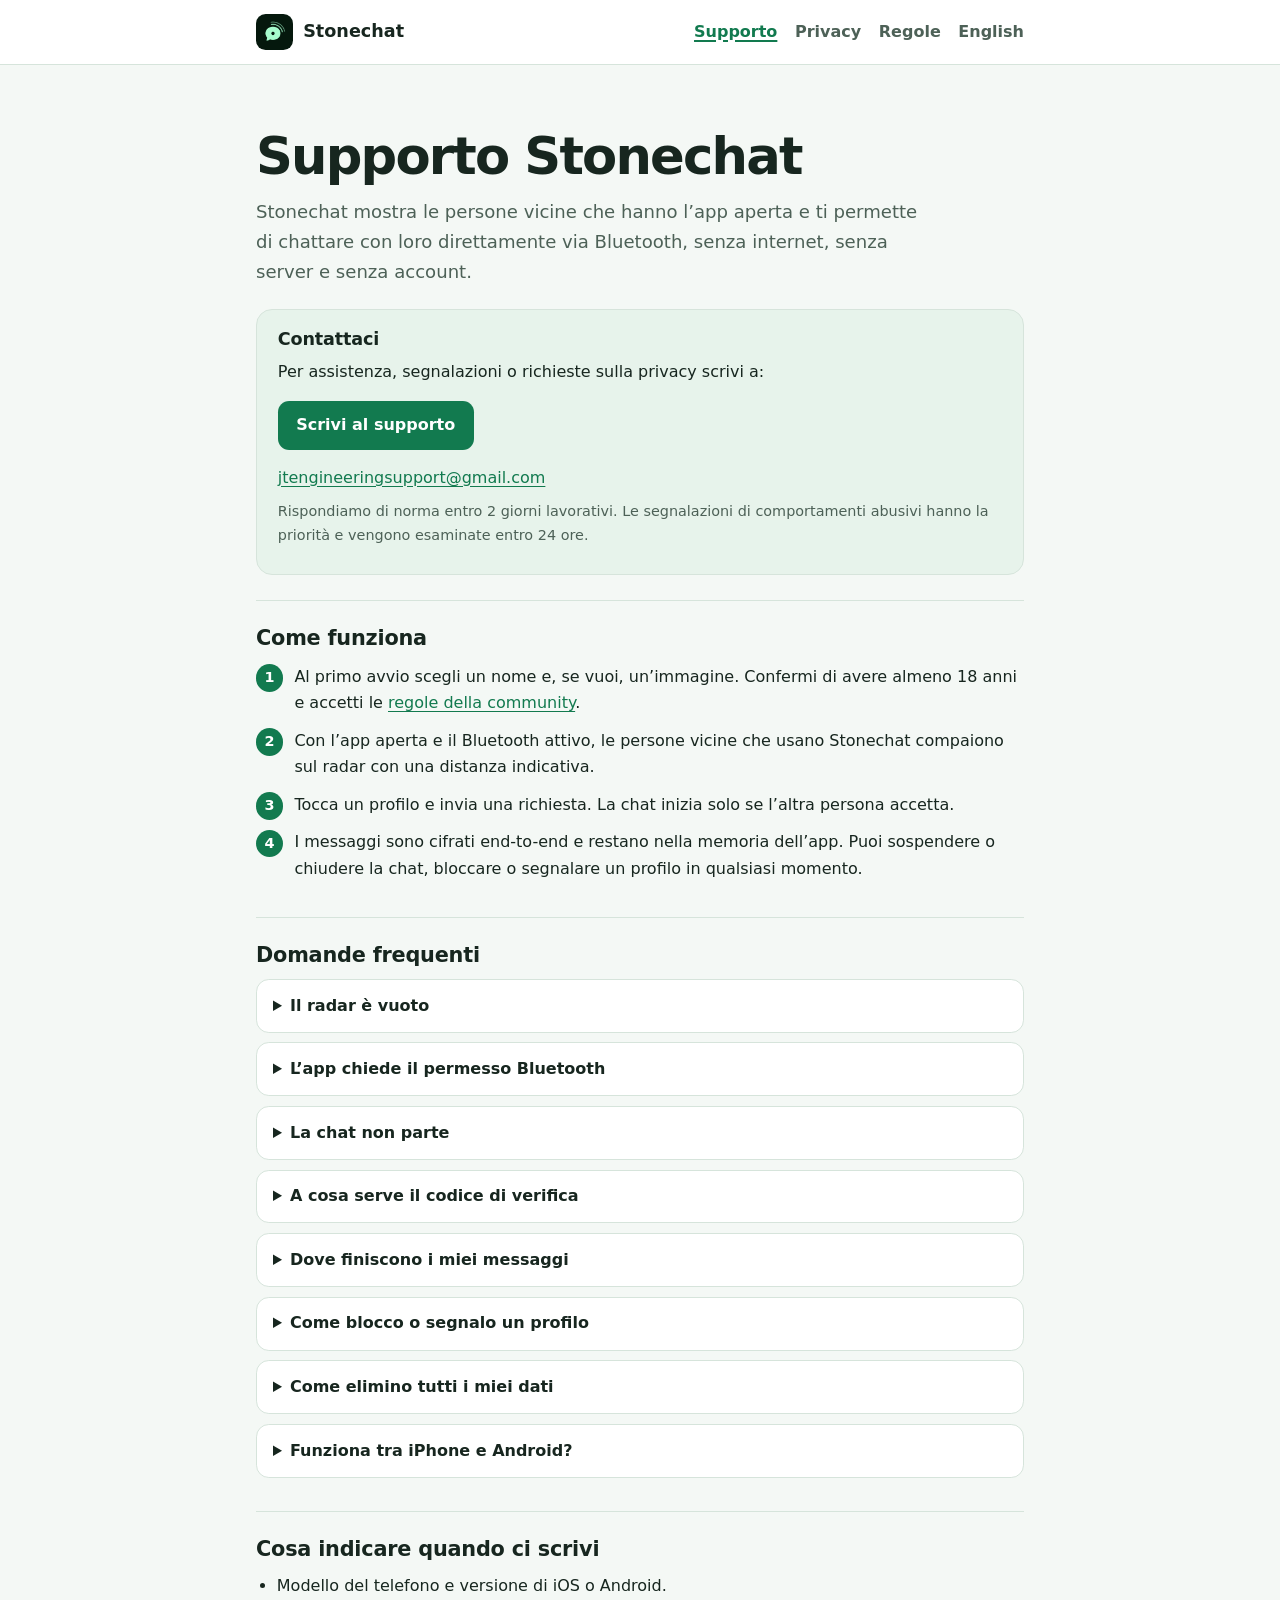
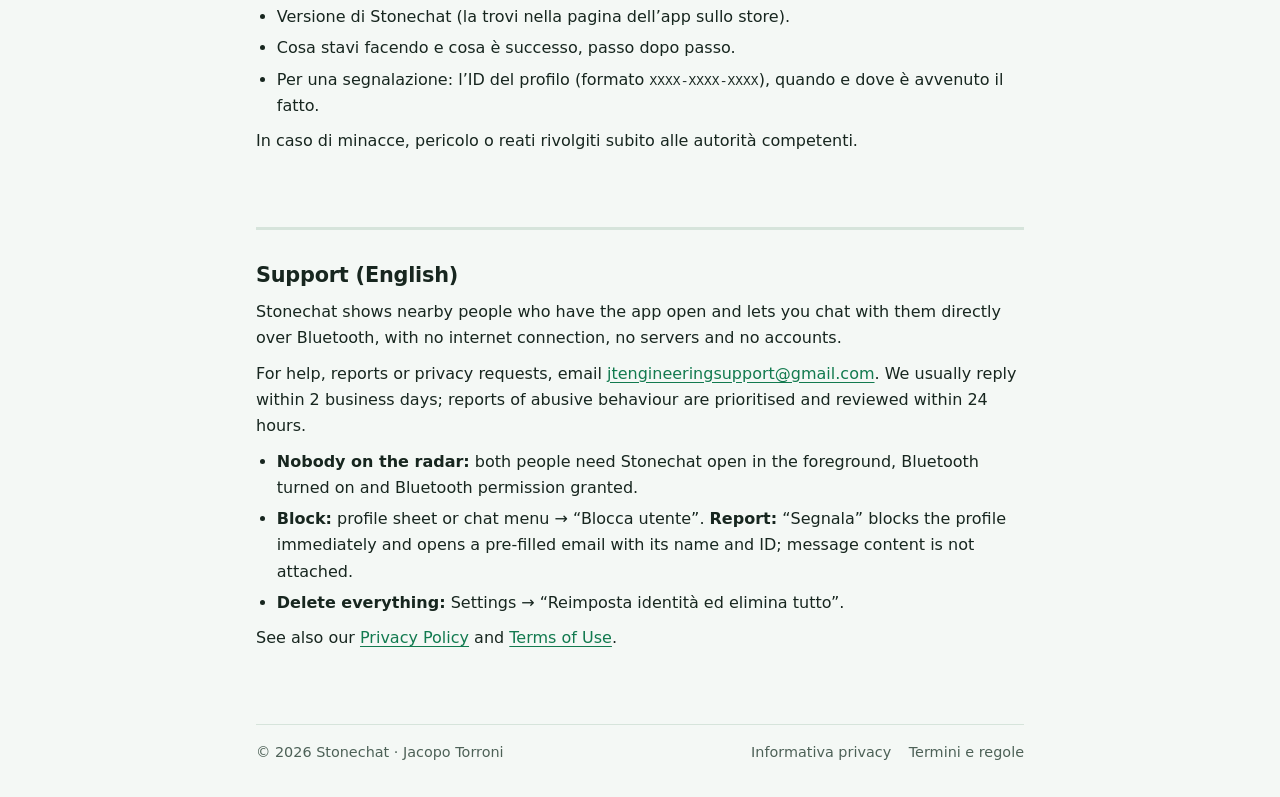
==== index.html @ 1c1a8729 "Pagine stonechat" ====
<!doctype html>
<html lang="it">
<head>
  <meta charset="utf-8">
  <meta name="viewport" content="width=device-width, initial-scale=1">
  <title>Supporto · Stonechat</title>
  <meta name="description" content="Assistenza, domande frequenti e segnalazioni per Stonechat, la chat di prossimità via Bluetooth senza internet e senza account.">
  <link rel="icon" href="icona.png" type="image/png">
  <link rel="apple-touch-icon" href="icona.png">
  <link rel="stylesheet" href="stile.css">
</head>
<body>
  <a class="skip" href="#contenuto">Vai al contenuto</a>
  <header><div class="shell">
    <a class="brand" href="index.html"><img src="icona.png" alt="">Stonechat</a>
    <nav aria-label="Pagine di Stonechat">
      <a href="index.html" aria-current="page">Supporto</a>
      <a href="privacy.html">Privacy</a>
      <a href="regole.html">Regole</a>
      <a href="#english" lang="en">English</a>
    </nav>
  </div></header>

  <main id="contenuto" class="shell">
    <h1>Supporto Stonechat</h1>
    <p class="intro">Stonechat mostra le persone vicine che hanno l’app aperta e ti permette di chattare con loro direttamente via Bluetooth, senza internet, senza server e senza account.</p>

    <div class="card">
      <h2>Contattaci</h2>
      <p>Per assistenza, segnalazioni o richieste sulla privacy scrivi a:</p>
      <p><a class="button" href="mailto:jtengineeringsupport@gmail.com?subject=Supporto%20Stonechat">Scrivi al supporto</a></p>
      <p><a href="mailto:jtengineeringsupport@gmail.com">jtengineeringsupport@gmail.com</a></p>
      <p class="meta">Rispondiamo di norma entro 2 giorni lavorativi. Le segnalazioni di comportamenti abusivi hanno la priorità e vengono esaminate entro 24 ore.</p>
    </div>

    <section>
      <h2>Come funziona</h2>
      <ol class="steps">
        <li>Al primo avvio scegli un nome e, se vuoi, un’immagine. Confermi di avere almeno 18 anni e accetti le <a href="regole.html">regole della community</a>.</li>
        <li>Con l’app aperta e il Bluetooth attivo, le persone vicine che usano Stonechat compaiono sul radar con una distanza indicativa.</li>
        <li>Tocca un profilo e invia una richiesta. La chat inizia solo se l’altra persona accetta.</li>
        <li>I messaggi sono cifrati end-to-end e restano nella memoria dell’app. Puoi sospendere o chiudere la chat, bloccare o segnalare un profilo in qualsiasi momento.</li>
      </ol>
    </section>

    <section>
      <h2>Domande frequenti</h2>

      <details>
        <summary>Il radar è vuoto</summary>
        <div>
          <p>Entrambe le persone devono avere Stonechat <strong>aperta in primo piano</strong>, il Bluetooth acceso e il permesso Bluetooth concesso all’app. Avvicina i telefoni e attendi qualche secondo. Se hai bloccato un profilo, non lo vedrai finché non lo sblocchi.</p>
        </div>
      </details>

      <details>
        <summary>L’app chiede il permesso Bluetooth</summary>
        <div>
          <p>Il Bluetooth serve solo a trovare chi ha Stonechat vicino a te e a scambiare i messaggi. Se hai negato il permesso, attivalo da <strong>Impostazioni di iOS → Stonechat → Bluetooth</strong>. Su Android il permesso si chiama <strong>Dispositivi nelle vicinanze</strong>. Stonechat non usa il GPS né la tua posizione.</p>
        </div>
      </details>

      <details>
        <summary>La chat non parte</summary>
        <div>
          <p>Tocca il profilo sul radar e scegli <strong>Richiedi chat</strong>: l’altra persona deve accettare. Se ha appena rifiutato una tua richiesta, quelle successive vengono respinte automaticamente per circa due minuti. Se il problema continua, scrivici indicando modello del telefono, versione del sistema operativo e i passaggi per riprodurlo.</p>
        </div>
      </details>

      <details>
        <summary>A cosa serve il codice di verifica</summary>
        <div>
          <p>In cima a ogni chat trovi un codice. Confrontalo di persona con quello sul telefono dell’altra persona: se coincide, nessuno si sta spacciando per lei.</p>
        </div>
      </details>

      <details>
        <summary>Dove finiscono i miei messaggi</summary>
        <div>
          <p>I messaggi viaggiano direttamente da telefono a telefono e non vengono mai salvati su disco né inviati a un server. Restano nella memoria dell’app finché non chiudi la chat o termini l’app. Con <strong>Chiudi ed elimina chat</strong> i messaggi vengono cancellati dal tuo telefono e l’altro telefono li cancella quando riceve la richiesta di chiusura.</p>
        </div>
      </details>

      <details>
        <summary>Come blocco o segnalo un profilo</summary>
        <div>
          <p>Dalla scheda del profilo o dal menu della chat scegli <strong>Blocca utente</strong>: la chat viene eliminata e quella persona non può più vederti né scriverti finché non la sblocchi da <strong>Impostazioni → Utenti bloccati</strong>.</p>
          <p>Con <strong>Segnala</strong> il profilo viene bloccato subito e si apre un’email già compilata con il suo nome e il suo ID. Il contenuto dei messaggi non viene allegato: descrivi tu cosa è successo e invia l’email solo se lo desideri.</p>
        </div>
      </details>

      <details>
        <summary>Come elimino tutti i miei dati</summary>
        <div>
          <p>In <strong>Impostazioni → Reimposta identità ed elimina tutto</strong> vengono cancellati profilo, chiavi, lista dei bloccati e chat. Per le altre persone diventerai un profilo nuovo. Stonechat non conserva copie dei tuoi dati su server.</p>
        </div>
      </details>

      <details>
        <summary>Funziona tra iPhone e Android?</summary>
        <div>
          <p>Sì. Stonechat per iPhone e per Android usano lo stesso protocollo e possono chattare tra loro, a patto che entrambi i dispositivi supportino il Bluetooth Low Energy.</p>
        </div>
      </details>
    </section>

    <section>
      <h2>Cosa indicare quando ci scrivi</h2>
      <ul>
        <li>Modello del telefono e versione di iOS o Android.</li>
        <li>Versione di Stonechat (la trovi nella pagina dell’app sullo store).</li>
        <li>Cosa stavi facendo e cosa è successo, passo dopo passo.</li>
        <li>Per una segnalazione: l’ID del profilo (formato <code>XXXX-XXXX-XXXX</code>), quando e dove è avvenuto il fatto.</li>
      </ul>
      <p>In caso di minacce, pericolo o reati rivolgiti subito alle autorità competenti.</p>
    </section>

    <section id="english" class="lang" lang="en">
      <h2>Support (English)</h2>
      <p>Stonechat shows nearby people who have the app open and lets you chat with them directly over Bluetooth, with no internet connection, no servers and no accounts.</p>
      <p>For help, reports or privacy requests, email <a href="mailto:jtengineeringsupport@gmail.com?subject=Stonechat%20support">jtengineeringsupport@gmail.com</a>. We usually reply within 2 business days; reports of abusive behaviour are prioritised and reviewed within 24 hours.</p>
      <ul>
        <li><strong>Nobody on the radar:</strong> both people need Stonechat open in the foreground, Bluetooth turned on and Bluetooth permission granted.</li>
        <li><strong>Block:</strong> profile sheet or chat menu → “Blocca utente”. <strong>Report:</strong> “Segnala” blocks the profile immediately and opens a pre-filled email with its name and ID; message content is not attached.</li>
        <li><strong>Delete everything:</strong> Settings → “Reimposta identità ed elimina tutto”.</li>
      </ul>
      <p>See also our <a href="privacy.html#english">Privacy Policy</a> and <a href="regole.html#english">Terms of Use</a>.</p>
    </section>
  </main>

  <footer><div class="shell">
    <span>© 2026 Stonechat · Jacopo Torroni</span>
    <nav aria-label="Link legali"><a href="privacy.html">Informativa privacy</a><a href="regole.html">Termini e regole</a></nav>
  </div></footer>
</body>
</html>
---- stile.css ----
/* Stonechat — pagine pubbliche (supporto, privacy, regole). Nessuno script, nessun font esterno. */
:root {
  color-scheme: light dark;
  --bg: #f4f8f5;
  --surface: #ffffff;
  --text: #17261f;
  --muted: #4d6157;
  --accent: #127a4f;
  --accent-ink: #ffffff;
  --line: #d6e4db;
  --soft: #e7f3eb;
  font: 100%/1.65 system-ui, -apple-system, "Segoe UI", Roboto, sans-serif;
  color: var(--text);
  background: var(--bg);
}
@media (prefers-color-scheme: dark) {
  :root {
    --bg: #0b1310;
    --surface: #111c17;
    --text: #e6f1ea;
    --muted: #a3b8ac;
    --accent: #3ddc84;
    --accent-ink: #062014;
    --line: #22342b;
    --soft: #13251c;
  }
}
* { box-sizing: border-box; }
html { -webkit-text-size-adjust: 100%; }
body { margin: 0; }
a { color: var(--accent); text-underline-offset: .2em; overflow-wrap: anywhere; }
a:focus-visible, summary:focus-visible { outline: 2px solid var(--accent); outline-offset: 3px; border-radius: .3rem; }
.skip { position: absolute; left: -999px; }
.skip:focus { left: 1rem; top: 1rem; background: var(--surface); padding: .5rem .8rem; z-index: 2; }
.shell { width: min(100% - 2.5rem, 48rem); margin-inline: auto; }

header { background: var(--surface); border-bottom: 1px solid var(--line); }
header .shell { display: flex; flex-wrap: wrap; align-items: center; justify-content: space-between; gap: .6rem 1.4rem; padding: .85rem 0; }
.brand { display: inline-flex; align-items: center; gap: .65rem; color: var(--text); font-weight: 750; font-size: 1.1rem; text-decoration: none; }
.brand img { width: 2.3rem; height: 2.3rem; border-radius: .6rem; }
nav { display: flex; flex-wrap: wrap; gap: .3rem 1.1rem; }
nav a { text-decoration: none; color: var(--muted); font-weight: 600; }
nav a:hover { color: var(--accent); }
nav a[aria-current="page"] { color: var(--accent); text-decoration: underline; text-decoration-thickness: 2px; }

main { padding: clamp(2rem, 7vw, 4rem) 0 2.5rem; }
h1 { font-size: clamp(2.1rem, 7vw, 3.2rem); line-height: 1.08; letter-spacing: -.035em; margin: 0 0 .8rem; }
h2 { font-size: 1.3rem; line-height: 1.3; letter-spacing: -.01em; margin: 0 0 .6rem; }
h3 { font-size: 1.05rem; margin: 1.1rem 0 .3rem; }
p, ul, ol { margin: .55rem 0; }
ul, ol { padding-left: 1.3rem; }
li { margin: .3rem 0; }
.intro { font-size: 1.13rem; color: var(--muted); max-width: 42rem; }
.meta { font-size: .9rem; color: var(--muted); }
section { padding: 1.5rem 0; border-top: 1px solid var(--line); }
section:first-of-type { margin-top: 1.6rem; }

.card { background: var(--soft); border: 1px solid var(--line); border-radius: 1rem; padding: 1.1rem 1.3rem; margin: 1.4rem 0; }
.card h2 { font-size: 1.1rem; margin-bottom: .4rem; }
.card ul { margin: 0; }
.button { display: inline-block; margin: .4rem 0; padding: .7rem 1.15rem; border-radius: .7rem; background: var(--accent); color: var(--accent-ink); font-weight: 700; text-decoration: none; }
.button:hover { filter: brightness(1.08); }
.steps { counter-reset: step; list-style: none; padding: 0; }
.steps li { counter-increment: step; position: relative; padding-left: 2.4rem; margin: .7rem 0; }
.steps li::before { content: counter(step); position: absolute; left: 0; top: .05rem; width: 1.7rem; height: 1.7rem; border-radius: 50%; background: var(--accent); color: var(--accent-ink); font-weight: 700; font-size: .9rem; display: grid; place-items: center; }

details { border: 1px solid var(--line); border-radius: .8rem; background: var(--surface); margin: .6rem 0; }
summary { cursor: pointer; padding: .8rem 1rem; font-weight: 650; }
details > div { padding: 0 1rem .9rem; }

table { width: 100%; border-collapse: collapse; margin: .8rem 0; font-size: .95rem; }
th, td { text-align: left; vertical-align: top; padding: .55rem .6rem; border-bottom: 1px solid var(--line); }
th { color: var(--muted); font-weight: 650; }

.lang { margin-top: 2.5rem; padding-top: 2rem; border-top: 3px solid var(--line); }

footer { padding: 0 0 2rem; }
footer .shell { border-top: 1px solid var(--line); padding-top: 1rem; display: flex; flex-wrap: wrap; gap: .4rem 1.2rem; justify-content: space-between; color: var(--muted); font-size: .9rem; }
footer nav a { font-weight: 500; }
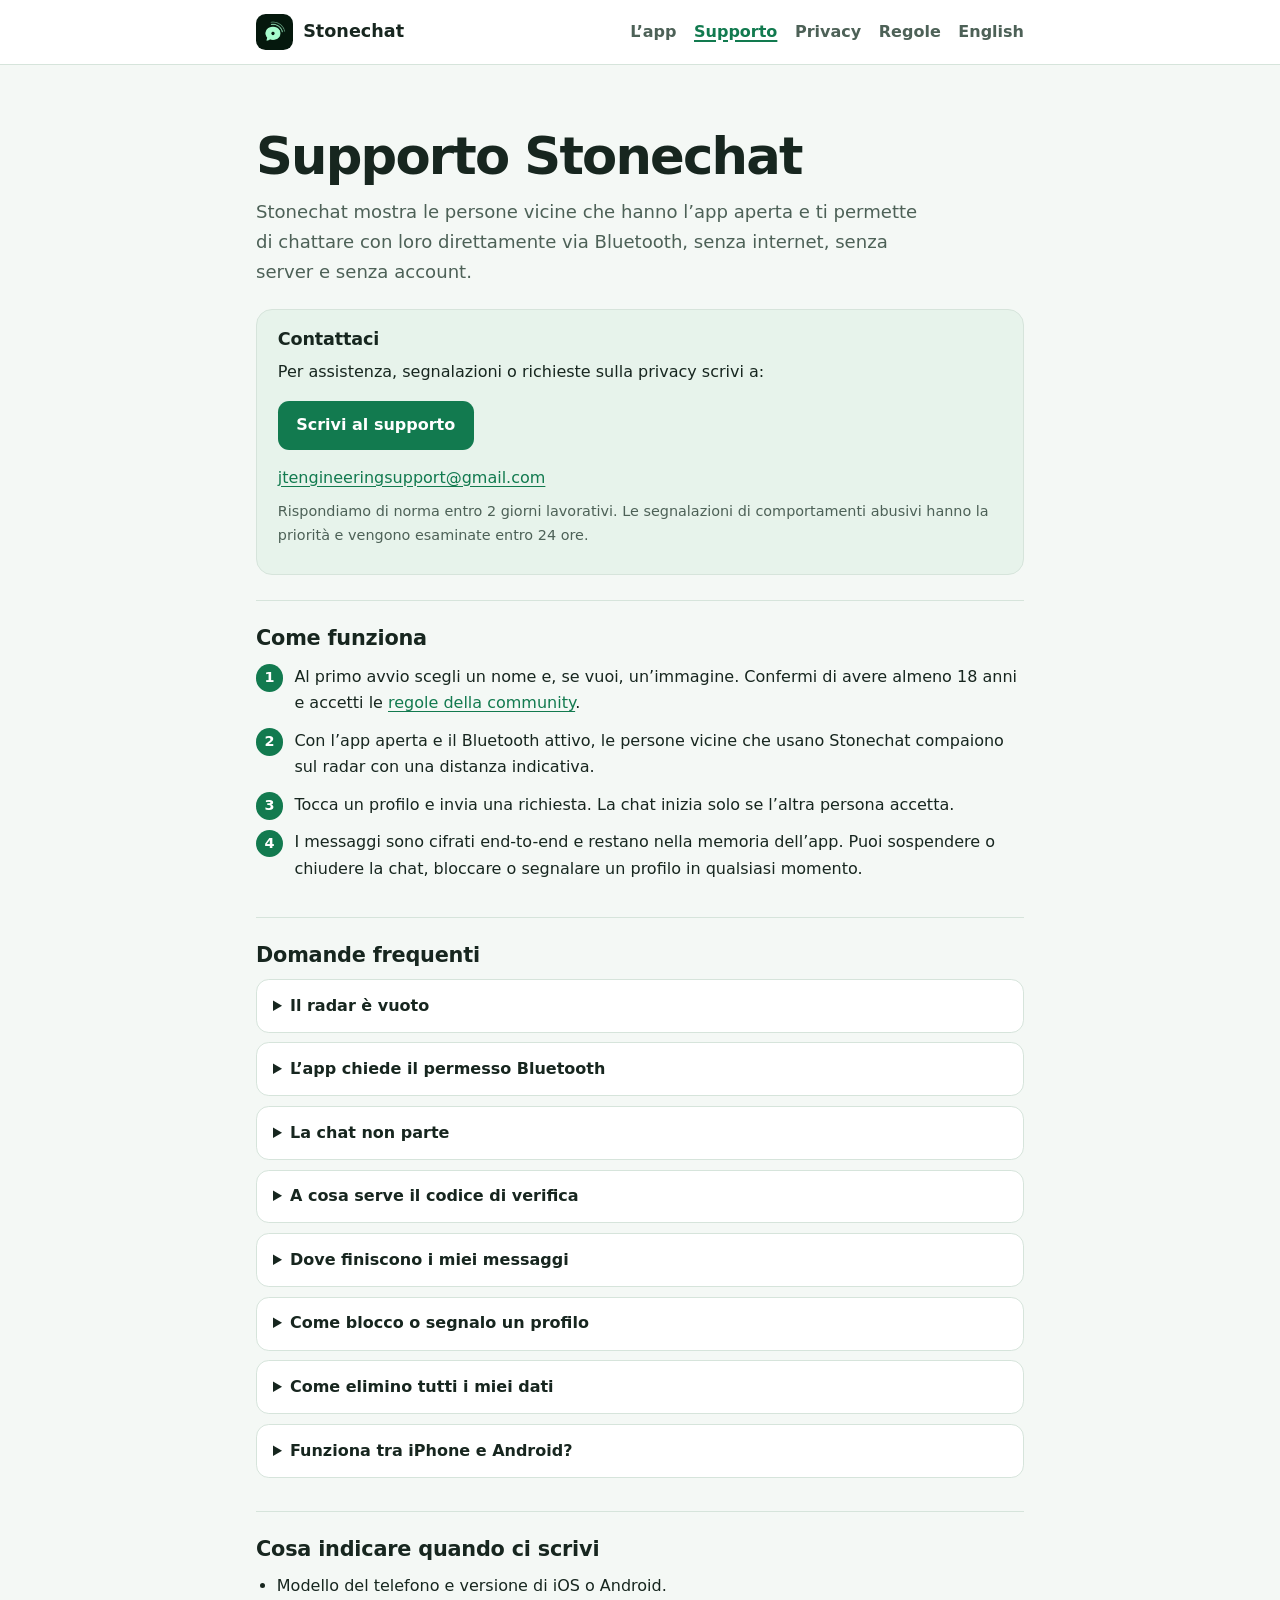
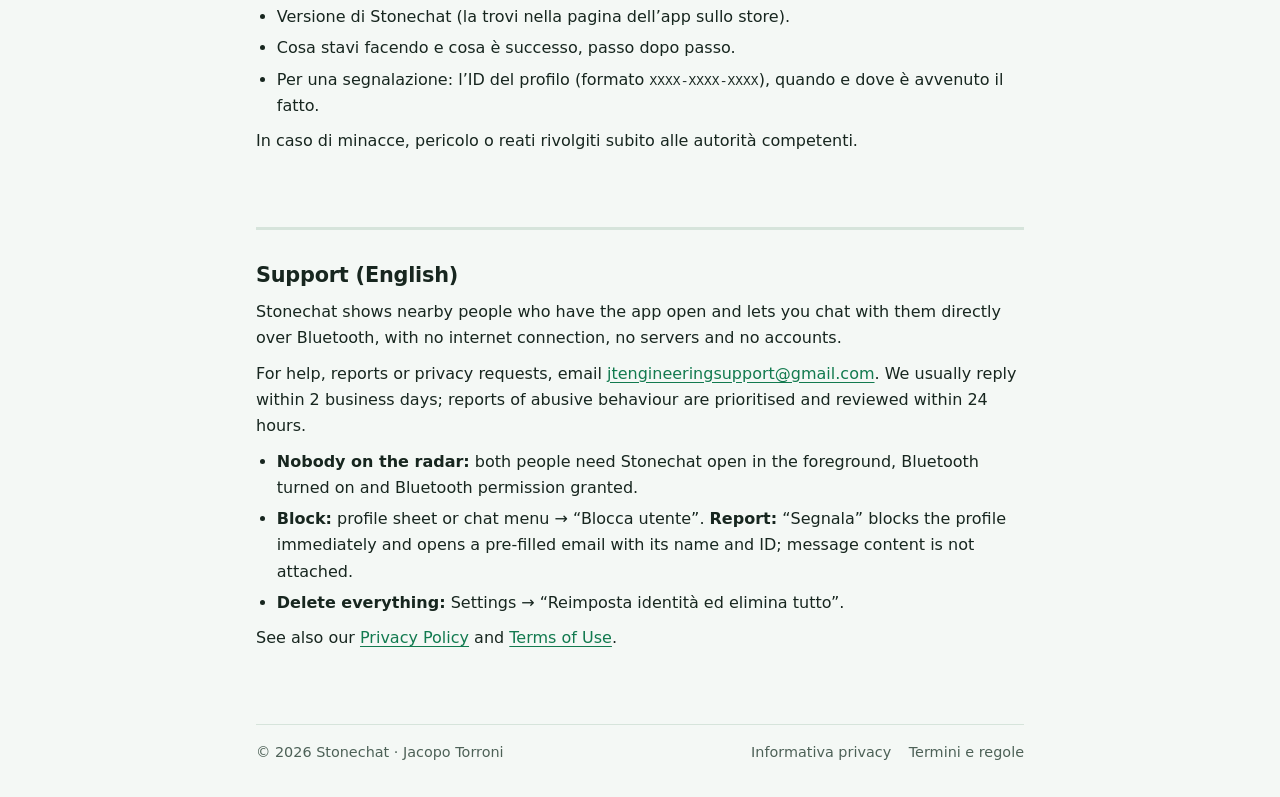
==== commit 242a62f9: "add product" ====
--- a/index.html
+++ b/index.html
@@ -1,136 +1,137 @@
-<!doctype html>
-<html lang="it">
-<head>
-  <meta charset="utf-8">
-  <meta name="viewport" content="width=device-width, initial-scale=1">
-  <title>Supporto · Stonechat</title>
-  <meta name="description" content="Assistenza, domande frequenti e segnalazioni per Stonechat, la chat di prossimità via Bluetooth senza internet e senza account.">
-  <link rel="icon" href="icona.png" type="image/png">
-  <link rel="apple-touch-icon" href="icona.png">
-  <link rel="stylesheet" href="stile.css">
-</head>
-<body>
-  <a class="skip" href="#contenuto">Vai al contenuto</a>
-  <header><div class="shell">
-    <a class="brand" href="index.html"><img src="icona.png" alt="">Stonechat</a>
-    <nav aria-label="Pagine di Stonechat">
-      <a href="index.html" aria-current="page">Supporto</a>
-      <a href="privacy.html">Privacy</a>
-      <a href="regole.html">Regole</a>
-      <a href="#english" lang="en">English</a>
-    </nav>
-  </div></header>
-
-  <main id="contenuto" class="shell">
-    <h1>Supporto Stonechat</h1>
-    <p class="intro">Stonechat mostra le persone vicine che hanno l’app aperta e ti permette di chattare con loro direttamente via Bluetooth, senza internet, senza server e senza account.</p>
-
-    <div class="card">
-      <h2>Contattaci</h2>
-      <p>Per assistenza, segnalazioni o richieste sulla privacy scrivi a:</p>
-      <p><a class="button" href="mailto:jtengineeringsupport@gmail.com?subject=Supporto%20Stonechat">Scrivi al supporto</a></p>
-      <p><a href="mailto:jtengineeringsupport@gmail.com">jtengineeringsupport@gmail.com</a></p>
-      <p class="meta">Rispondiamo di norma entro 2 giorni lavorativi. Le segnalazioni di comportamenti abusivi hanno la priorità e vengono esaminate entro 24 ore.</p>
-    </div>
-
-    <section>
-      <h2>Come funziona</h2>
-      <ol class="steps">
-        <li>Al primo avvio scegli un nome e, se vuoi, un’immagine. Confermi di avere almeno 18 anni e accetti le <a href="regole.html">regole della community</a>.</li>
-        <li>Con l’app aperta e il Bluetooth attivo, le persone vicine che usano Stonechat compaiono sul radar con una distanza indicativa.</li>
-        <li>Tocca un profilo e invia una richiesta. La chat inizia solo se l’altra persona accetta.</li>
-        <li>I messaggi sono cifrati end-to-end e restano nella memoria dell’app. Puoi sospendere o chiudere la chat, bloccare o segnalare un profilo in qualsiasi momento.</li>
-      </ol>
-    </section>
-
-    <section>
-      <h2>Domande frequenti</h2>
-
-      <details>
-        <summary>Il radar è vuoto</summary>
-        <div>
-          <p>Entrambe le persone devono avere Stonechat <strong>aperta in primo piano</strong>, il Bluetooth acceso e il permesso Bluetooth concesso all’app. Avvicina i telefoni e attendi qualche secondo. Se hai bloccato un profilo, non lo vedrai finché non lo sblocchi.</p>
-        </div>
-      </details>
-
-      <details>
-        <summary>L’app chiede il permesso Bluetooth</summary>
-        <div>
-          <p>Il Bluetooth serve solo a trovare chi ha Stonechat vicino a te e a scambiare i messaggi. Se hai negato il permesso, attivalo da <strong>Impostazioni di iOS → Stonechat → Bluetooth</strong>. Su Android il permesso si chiama <strong>Dispositivi nelle vicinanze</strong>. Stonechat non usa il GPS né la tua posizione.</p>
-        </div>
-      </details>
-
-      <details>
-        <summary>La chat non parte</summary>
-        <div>
-          <p>Tocca il profilo sul radar e scegli <strong>Richiedi chat</strong>: l’altra persona deve accettare. Se ha appena rifiutato una tua richiesta, quelle successive vengono respinte automaticamente per circa due minuti. Se il problema continua, scrivici indicando modello del telefono, versione del sistema operativo e i passaggi per riprodurlo.</p>
-        </div>
-      </details>
-
-      <details>
-        <summary>A cosa serve il codice di verifica</summary>
-        <div>
-          <p>In cima a ogni chat trovi un codice. Confrontalo di persona con quello sul telefono dell’altra persona: se coincide, nessuno si sta spacciando per lei.</p>
-        </div>
-      </details>
-
-      <details>
-        <summary>Dove finiscono i miei messaggi</summary>
-        <div>
-          <p>I messaggi viaggiano direttamente da telefono a telefono e non vengono mai salvati su disco né inviati a un server. Restano nella memoria dell’app finché non chiudi la chat o termini l’app. Con <strong>Chiudi ed elimina chat</strong> i messaggi vengono cancellati dal tuo telefono e l’altro telefono li cancella quando riceve la richiesta di chiusura.</p>
-        </div>
-      </details>
-
-      <details>
-        <summary>Come blocco o segnalo un profilo</summary>
-        <div>
-          <p>Dalla scheda del profilo o dal menu della chat scegli <strong>Blocca utente</strong>: la chat viene eliminata e quella persona non può più vederti né scriverti finché non la sblocchi da <strong>Impostazioni → Utenti bloccati</strong>.</p>
-          <p>Con <strong>Segnala</strong> il profilo viene bloccato subito e si apre un’email già compilata con il suo nome e il suo ID. Il contenuto dei messaggi non viene allegato: descrivi tu cosa è successo e invia l’email solo se lo desideri.</p>
-        </div>
-      </details>
-
-      <details>
-        <summary>Come elimino tutti i miei dati</summary>
-        <div>
-          <p>In <strong>Impostazioni → Reimposta identità ed elimina tutto</strong> vengono cancellati profilo, chiavi, lista dei bloccati e chat. Per le altre persone diventerai un profilo nuovo. Stonechat non conserva copie dei tuoi dati su server.</p>
-        </div>
-      </details>
-
-      <details>
-        <summary>Funziona tra iPhone e Android?</summary>
-        <div>
-          <p>Sì. Stonechat per iPhone e per Android usano lo stesso protocollo e possono chattare tra loro, a patto che entrambi i dispositivi supportino il Bluetooth Low Energy.</p>
-        </div>
-      </details>
-    </section>
-
-    <section>
-      <h2>Cosa indicare quando ci scrivi</h2>
-      <ul>
-        <li>Modello del telefono e versione di iOS o Android.</li>
-        <li>Versione di Stonechat (la trovi nella pagina dell’app sullo store).</li>
-        <li>Cosa stavi facendo e cosa è successo, passo dopo passo.</li>
-        <li>Per una segnalazione: l’ID del profilo (formato <code>XXXX-XXXX-XXXX</code>), quando e dove è avvenuto il fatto.</li>
-      </ul>
-      <p>In caso di minacce, pericolo o reati rivolgiti subito alle autorità competenti.</p>
-    </section>
-
-    <section id="english" class="lang" lang="en">
-      <h2>Support (English)</h2>
-      <p>Stonechat shows nearby people who have the app open and lets you chat with them directly over Bluetooth, with no internet connection, no servers and no accounts.</p>
-      <p>For help, reports or privacy requests, email <a href="mailto:jtengineeringsupport@gmail.com?subject=Stonechat%20support">jtengineeringsupport@gmail.com</a>. We usually reply within 2 business days; reports of abusive behaviour are prioritised and reviewed within 24 hours.</p>
-      <ul>
-        <li><strong>Nobody on the radar:</strong> both people need Stonechat open in the foreground, Bluetooth turned on and Bluetooth permission granted.</li>
-        <li><strong>Block:</strong> profile sheet or chat menu → “Blocca utente”. <strong>Report:</strong> “Segnala” blocks the profile immediately and opens a pre-filled email with its name and ID; message content is not attached.</li>
-        <li><strong>Delete everything:</strong> Settings → “Reimposta identità ed elimina tutto”.</li>
-      </ul>
-      <p>See also our <a href="privacy.html#english">Privacy Policy</a> and <a href="regole.html#english">Terms of Use</a>.</p>
-    </section>
-  </main>
-
-  <footer><div class="shell">
-    <span>© 2026 Stonechat · Jacopo Torroni</span>
-    <nav aria-label="Link legali"><a href="privacy.html">Informativa privacy</a><a href="regole.html">Termini e regole</a></nav>
-  </div></footer>
-</body>
-</html>
+<!doctype html>
+<html lang="it">
+<head>
+  <meta charset="utf-8">
+  <meta name="viewport" content="width=device-width, initial-scale=1">
+  <title>Supporto · Stonechat</title>
+  <meta name="description" content="Assistenza, domande frequenti e segnalazioni per Stonechat, la chat di prossimità via Bluetooth senza internet e senza account.">
+  <link rel="icon" href="icona.png" type="image/png">
+  <link rel="apple-touch-icon" href="icona.png">
+  <link rel="stylesheet" href="stile.css">
+</head>
+<body>
+  <a class="skip" href="#contenuto">Vai al contenuto</a>
+  <header><div class="shell">
+    <a class="brand" href="index.html"><img src="icona.png" alt="">Stonechat</a>
+    <nav aria-label="Pagine di Stonechat">
+      <a href="prodotto.html">L’app</a>
+      <a href="index.html" aria-current="page">Supporto</a>
+      <a href="privacy.html">Privacy</a>
+      <a href="regole.html">Regole</a>
+      <a href="#english" lang="en">English</a>
+    </nav>
+  </div></header>
+
+  <main id="contenuto" class="shell">
+    <h1>Supporto Stonechat</h1>
+    <p class="intro">Stonechat mostra le persone vicine che hanno l’app aperta e ti permette di chattare con loro direttamente via Bluetooth, senza internet, senza server e senza account.</p>
+
+    <div class="card">
+      <h2>Contattaci</h2>
+      <p>Per assistenza, segnalazioni o richieste sulla privacy scrivi a:</p>
+      <p><a class="button" href="mailto:jtengineeringsupport@gmail.com?subject=Supporto%20Stonechat">Scrivi al supporto</a></p>
+      <p><a href="mailto:jtengineeringsupport@gmail.com">jtengineeringsupport@gmail.com</a></p>
+      <p class="meta">Rispondiamo di norma entro 2 giorni lavorativi. Le segnalazioni di comportamenti abusivi hanno la priorità e vengono esaminate entro 24 ore.</p>
+    </div>
+
+    <section>
+      <h2>Come funziona</h2>
+      <ol class="steps">
+        <li>Al primo avvio scegli un nome e, se vuoi, un’immagine. Confermi di avere almeno 18 anni e accetti le <a href="regole.html">regole della community</a>.</li>
+        <li>Con l’app aperta e il Bluetooth attivo, le persone vicine che usano Stonechat compaiono sul radar con una distanza indicativa.</li>
+        <li>Tocca un profilo e invia una richiesta. La chat inizia solo se l’altra persona accetta.</li>
+        <li>I messaggi sono cifrati end-to-end e restano nella memoria dell’app. Puoi sospendere o chiudere la chat, bloccare o segnalare un profilo in qualsiasi momento.</li>
+      </ol>
+    </section>
+
+    <section>
+      <h2>Domande frequenti</h2>
+
+      <details>
+        <summary>Il radar è vuoto</summary>
+        <div>
+          <p>Entrambe le persone devono avere Stonechat <strong>aperta in primo piano</strong>, il Bluetooth acceso e il permesso Bluetooth concesso all’app. Avvicina i telefoni e attendi qualche secondo. Se hai bloccato un profilo, non lo vedrai finché non lo sblocchi.</p>
+        </div>
+      </details>
+
+      <details>
+        <summary>L’app chiede il permesso Bluetooth</summary>
+        <div>
+          <p>Il Bluetooth serve solo a trovare chi ha Stonechat vicino a te e a scambiare i messaggi. Se hai negato il permesso, attivalo da <strong>Impostazioni di iOS → Stonechat → Bluetooth</strong>. Su Android il permesso si chiama <strong>Dispositivi nelle vicinanze</strong>. Stonechat non usa il GPS né la tua posizione.</p>
+        </div>
+      </details>
+
+      <details>
+        <summary>La chat non parte</summary>
+        <div>
+          <p>Tocca il profilo sul radar e scegli <strong>Richiedi chat</strong>: l’altra persona deve accettare. Se ha appena rifiutato una tua richiesta, quelle successive vengono respinte automaticamente per circa due minuti. Se il problema continua, scrivici indicando modello del telefono, versione del sistema operativo e i passaggi per riprodurlo.</p>
+        </div>
+      </details>
+
+      <details>
+        <summary>A cosa serve il codice di verifica</summary>
+        <div>
+          <p>In cima a ogni chat trovi un codice. Confrontalo di persona con quello sul telefono dell’altra persona: se coincide, nessuno si sta spacciando per lei.</p>
+        </div>
+      </details>
+
+      <details>
+        <summary>Dove finiscono i miei messaggi</summary>
+        <div>
+          <p>I messaggi viaggiano direttamente da telefono a telefono e non vengono mai salvati su disco né inviati a un server. Restano nella memoria dell’app finché non chiudi la chat o termini l’app. Con <strong>Chiudi ed elimina chat</strong> i messaggi vengono cancellati dal tuo telefono e l’altro telefono li cancella quando riceve la richiesta di chiusura.</p>
+        </div>
+      </details>
+
+      <details>
+        <summary>Come blocco o segnalo un profilo</summary>
+        <div>
+          <p>Dalla scheda del profilo o dal menu della chat scegli <strong>Blocca utente</strong>: la chat viene eliminata e quella persona non può più vederti né scriverti finché non la sblocchi da <strong>Impostazioni → Utenti bloccati</strong>.</p>
+          <p>Con <strong>Segnala</strong> il profilo viene bloccato subito e si apre un’email già compilata con il suo nome e il suo ID. Il contenuto dei messaggi non viene allegato: descrivi tu cosa è successo e invia l’email solo se lo desideri.</p>
+        </div>
+      </details>
+
+      <details>
+        <summary>Come elimino tutti i miei dati</summary>
+        <div>
+          <p>In <strong>Impostazioni → Reimposta identità ed elimina tutto</strong> vengono cancellati profilo, chiavi, lista dei bloccati e chat. Per le altre persone diventerai un profilo nuovo. Stonechat non conserva copie dei tuoi dati su server.</p>
+        </div>
+      </details>
+
+      <details>
+        <summary>Funziona tra iPhone e Android?</summary>
+        <div>
+          <p>Sì. Stonechat per iPhone e per Android usano lo stesso protocollo e possono chattare tra loro, a patto che entrambi i dispositivi supportino il Bluetooth Low Energy.</p>
+        </div>
+      </details>
+    </section>
+
+    <section>
+      <h2>Cosa indicare quando ci scrivi</h2>
+      <ul>
+        <li>Modello del telefono e versione di iOS o Android.</li>
+        <li>Versione di Stonechat (la trovi nella pagina dell’app sullo store).</li>
+        <li>Cosa stavi facendo e cosa è successo, passo dopo passo.</li>
+        <li>Per una segnalazione: l’ID del profilo (formato <code>XXXX-XXXX-XXXX</code>), quando e dove è avvenuto il fatto.</li>
+      </ul>
+      <p>In caso di minacce, pericolo o reati rivolgiti subito alle autorità competenti.</p>
+    </section>
+
+    <section id="english" class="lang" lang="en">
+      <h2>Support (English)</h2>
+      <p>Stonechat shows nearby people who have the app open and lets you chat with them directly over Bluetooth, with no internet connection, no servers and no accounts.</p>
+      <p>For help, reports or privacy requests, email <a href="mailto:jtengineeringsupport@gmail.com?subject=Stonechat%20support">jtengineeringsupport@gmail.com</a>. We usually reply within 2 business days; reports of abusive behaviour are prioritised and reviewed within 24 hours.</p>
+      <ul>
+        <li><strong>Nobody on the radar:</strong> both people need Stonechat open in the foreground, Bluetooth turned on and Bluetooth permission granted.</li>
+        <li><strong>Block:</strong> profile sheet or chat menu → “Blocca utente”. <strong>Report:</strong> “Segnala” blocks the profile immediately and opens a pre-filled email with its name and ID; message content is not attached.</li>
+        <li><strong>Delete everything:</strong> Settings → “Reimposta identità ed elimina tutto”.</li>
+      </ul>
+      <p>See also our <a href="privacy.html#english">Privacy Policy</a> and <a href="regole.html#english">Terms of Use</a>.</p>
+    </section>
+  </main>
+
+  <footer><div class="shell">
+    <span>© 2026 Stonechat · Jacopo Torroni</span>
+    <nav aria-label="Link legali"><a href="privacy.html">Informativa privacy</a><a href="regole.html">Termini e regole</a></nav>
+  </div></footer>
+</body>
+</html>
--- a/stile.css
+++ b/stile.css
@@ -1,79 +1,97 @@
-/* Stonechat — pagine pubbliche (supporto, privacy, regole). Nessuno script, nessun font esterno. */
-:root {
-  color-scheme: light dark;
-  --bg: #f4f8f5;
-  --surface: #ffffff;
-  --text: #17261f;
-  --muted: #4d6157;
-  --accent: #127a4f;
-  --accent-ink: #ffffff;
-  --line: #d6e4db;
-  --soft: #e7f3eb;
-  font: 100%/1.65 system-ui, -apple-system, "Segoe UI", Roboto, sans-serif;
-  color: var(--text);
-  background: var(--bg);
-}
-@media (prefers-color-scheme: dark) {
-  :root {
-    --bg: #0b1310;
-    --surface: #111c17;
-    --text: #e6f1ea;
-    --muted: #a3b8ac;
-    --accent: #3ddc84;
-    --accent-ink: #062014;
-    --line: #22342b;
-    --soft: #13251c;
-  }
-}
-* { box-sizing: border-box; }
-html { -webkit-text-size-adjust: 100%; }
-body { margin: 0; }
-a { color: var(--accent); text-underline-offset: .2em; overflow-wrap: anywhere; }
-a:focus-visible, summary:focus-visible { outline: 2px solid var(--accent); outline-offset: 3px; border-radius: .3rem; }
-.skip { position: absolute; left: -999px; }
-.skip:focus { left: 1rem; top: 1rem; background: var(--surface); padding: .5rem .8rem; z-index: 2; }
-.shell { width: min(100% - 2.5rem, 48rem); margin-inline: auto; }
-
-header { background: var(--surface); border-bottom: 1px solid var(--line); }
-header .shell { display: flex; flex-wrap: wrap; align-items: center; justify-content: space-between; gap: .6rem 1.4rem; padding: .85rem 0; }
-.brand { display: inline-flex; align-items: center; gap: .65rem; color: var(--text); font-weight: 750; font-size: 1.1rem; text-decoration: none; }
-.brand img { width: 2.3rem; height: 2.3rem; border-radius: .6rem; }
-nav { display: flex; flex-wrap: wrap; gap: .3rem 1.1rem; }
-nav a { text-decoration: none; color: var(--muted); font-weight: 600; }
-nav a:hover { color: var(--accent); }
-nav a[aria-current="page"] { color: var(--accent); text-decoration: underline; text-decoration-thickness: 2px; }
-
-main { padding: clamp(2rem, 7vw, 4rem) 0 2.5rem; }
-h1 { font-size: clamp(2.1rem, 7vw, 3.2rem); line-height: 1.08; letter-spacing: -.035em; margin: 0 0 .8rem; }
-h2 { font-size: 1.3rem; line-height: 1.3; letter-spacing: -.01em; margin: 0 0 .6rem; }
-h3 { font-size: 1.05rem; margin: 1.1rem 0 .3rem; }
-p, ul, ol { margin: .55rem 0; }
-ul, ol { padding-left: 1.3rem; }
-li { margin: .3rem 0; }
-.intro { font-size: 1.13rem; color: var(--muted); max-width: 42rem; }
-.meta { font-size: .9rem; color: var(--muted); }
-section { padding: 1.5rem 0; border-top: 1px solid var(--line); }
-section:first-of-type { margin-top: 1.6rem; }
-
-.card { background: var(--soft); border: 1px solid var(--line); border-radius: 1rem; padding: 1.1rem 1.3rem; margin: 1.4rem 0; }
-.card h2 { font-size: 1.1rem; margin-bottom: .4rem; }
-.card ul { margin: 0; }
-.button { display: inline-block; margin: .4rem 0; padding: .7rem 1.15rem; border-radius: .7rem; background: var(--accent); color: var(--accent-ink); font-weight: 700; text-decoration: none; }
-.button:hover { filter: brightness(1.08); }
-.steps { counter-reset: step; list-style: none; padding: 0; }
-.steps li { counter-increment: step; position: relative; padding-left: 2.4rem; margin: .7rem 0; }
-.steps li::before { content: counter(step); position: absolute; left: 0; top: .05rem; width: 1.7rem; height: 1.7rem; border-radius: 50%; background: var(--accent); color: var(--accent-ink); font-weight: 700; font-size: .9rem; display: grid; place-items: center; }
-
-details { border: 1px solid var(--line); border-radius: .8rem; background: var(--surface); margin: .6rem 0; }
-summary { cursor: pointer; padding: .8rem 1rem; font-weight: 650; }
-details > div { padding: 0 1rem .9rem; }
-
-table { width: 100%; border-collapse: collapse; margin: .8rem 0; font-size: .95rem; }
-th, td { text-align: left; vertical-align: top; padding: .55rem .6rem; border-bottom: 1px solid var(--line); }
-th { color: var(--muted); font-weight: 650; }
-
-.lang { margin-top: 2.5rem; padding-top: 2rem; border-top: 3px solid var(--line); }
-
-footer { padding: 0 0 2rem; }
-footer .shell { border-top: 1px solid var(--line); padding-top: 1rem; display: flex; flex-wrap: wrap; gap: .4rem 1.2rem; justify-content: space-between; color: var(--muted); font-size: .9rem; }
-footer nav a { font-weight: 500; }
+/* Stonechat — pagine pubbliche (supporto, privacy, regole). Nessuno script, nessun font esterno. */
+:root {
+  color-scheme: light dark;
+  --bg: #f4f8f5;
+  --surface: #ffffff;
+  --text: #17261f;
+  --muted: #4d6157;
+  --accent: #127a4f;
+  --accent-ink: #ffffff;
+  --line: #d6e4db;
+  --soft: #e7f3eb;
+  font: 100%/1.65 system-ui, -apple-system, "Segoe UI", Roboto, sans-serif;
+  color: var(--text);
+  background: var(--bg);
+}
+@media (prefers-color-scheme: dark) {
+  :root {
+    --bg: #0b1310;
+    --surface: #111c17;
+    --text: #e6f1ea;
+    --muted: #a3b8ac;
+    --accent: #3ddc84;
+    --accent-ink: #062014;
+    --line: #22342b;
+    --soft: #13251c;
+  }
+}
+* { box-sizing: border-box; }
+html { -webkit-text-size-adjust: 100%; }
+body { margin: 0; }
+a { color: var(--accent); text-underline-offset: .2em; overflow-wrap: anywhere; }
+a:focus-visible, summary:focus-visible { outline: 2px solid var(--accent); outline-offset: 3px; border-radius: .3rem; }
+.skip { position: absolute; left: -999px; }
+.skip:focus { left: 1rem; top: 1rem; background: var(--surface); padding: .5rem .8rem; z-index: 2; }
+.shell { width: min(100% - 2.5rem, 48rem); margin-inline: auto; }
+
+header { background: var(--surface); border-bottom: 1px solid var(--line); }
+header .shell { display: flex; flex-wrap: wrap; align-items: center; justify-content: space-between; gap: .6rem 1.4rem; padding: .85rem 0; }
+.brand { display: inline-flex; align-items: center; gap: .65rem; color: var(--text); font-weight: 750; font-size: 1.1rem; text-decoration: none; }
+.brand img { width: 2.3rem; height: 2.3rem; border-radius: .6rem; }
+nav { display: flex; flex-wrap: wrap; gap: .3rem 1.1rem; }
+nav a { text-decoration: none; color: var(--muted); font-weight: 600; }
+nav a:hover { color: var(--accent); }
+nav a[aria-current="page"] { color: var(--accent); text-decoration: underline; text-decoration-thickness: 2px; }
+
+main { padding: clamp(2rem, 7vw, 4rem) 0 2.5rem; }
+h1 { font-size: clamp(2.1rem, 7vw, 3.2rem); line-height: 1.08; letter-spacing: -.035em; margin: 0 0 .8rem; }
+h2 { font-size: 1.3rem; line-height: 1.3; letter-spacing: -.01em; margin: 0 0 .6rem; }
+h3 { font-size: 1.05rem; margin: 1.1rem 0 .3rem; }
+p, ul, ol { margin: .55rem 0; }
+ul, ol { padding-left: 1.3rem; }
+li { margin: .3rem 0; }
+.intro { font-size: 1.13rem; color: var(--muted); max-width: 42rem; }
+.meta { font-size: .9rem; color: var(--muted); }
+section { padding: 1.5rem 0; border-top: 1px solid var(--line); }
+section:first-of-type { margin-top: 1.6rem; }
+
+.card { background: var(--soft); border: 1px solid var(--line); border-radius: 1rem; padding: 1.1rem 1.3rem; margin: 1.4rem 0; }
+.card h2 { font-size: 1.1rem; margin-bottom: .4rem; }
+.card ul { margin: 0; }
+.button { display: inline-block; margin: .4rem 0; padding: .7rem 1.15rem; border-radius: .7rem; background: var(--accent); color: var(--accent-ink); font-weight: 700; text-decoration: none; }
+.button:hover { filter: brightness(1.08); }
+.steps { counter-reset: step; list-style: none; padding: 0; }
+.steps li { counter-increment: step; position: relative; padding-left: 2.4rem; margin: .7rem 0; }
+.steps li::before { content: counter(step); position: absolute; left: 0; top: .05rem; width: 1.7rem; height: 1.7rem; border-radius: 50%; background: var(--accent); color: var(--accent-ink); font-weight: 700; font-size: .9rem; display: grid; place-items: center; }
+
+details { border: 1px solid var(--line); border-radius: .8rem; background: var(--surface); margin: .6rem 0; }
+summary { cursor: pointer; padding: .8rem 1rem; font-weight: 650; }
+details > div { padding: 0 1rem .9rem; }
+
+table { width: 100%; border-collapse: collapse; margin: .8rem 0; font-size: .95rem; }
+th, td { text-align: left; vertical-align: top; padding: .55rem .6rem; border-bottom: 1px solid var(--line); }
+th { color: var(--muted); font-weight: 650; }
+
+.lang { margin-top: 2.5rem; padding-top: 2rem; border-top: 3px solid var(--line); }
+
+footer { padding: 0 0 2rem; }
+footer .shell { border-top: 1px solid var(--line); padding-top: 1rem; display: flex; flex-wrap: wrap; gap: .4rem 1.2rem; justify-content: space-between; color: var(--muted); font-size: .9rem; }
+footer nav a { font-weight: 500; }
+
+/* Pagina prodotto (prodotto.html) */
+.hero { text-align: center; }
+.hero .intro { margin-inline: auto; }
+.hero-icon { width: 6rem; height: 6rem; border-radius: 1.4rem; margin-bottom: 1.2rem; box-shadow: 0 .6rem 1.6rem rgb(0 0 0 / .18); }
+.cta { display: flex; flex-wrap: wrap; justify-content: center; gap: .3rem .7rem; margin-top: 1.4rem; }
+.button.secondary { background: transparent; color: var(--accent); box-shadow: inset 0 0 0 2px var(--accent); }
+.button.soon { cursor: default; }
+.button.soon:hover { filter: none; }
+.gallery { display: flex; gap: 1.4rem; overflow-x: auto; scroll-snap-type: x mandatory; padding: 2.2rem max(1.25rem, calc((100% - 52rem) / 2)) 1.2rem; }
+.gallery figure { flex: 0 0 min(15rem, 72%); margin: 0; scroll-snap-align: center; text-align: center; }
+.gallery img { display: block; width: 100%; height: auto; border-radius: 1.6rem; border: 1px solid var(--line); background: #0b1310; box-shadow: 0 .8rem 2rem rgb(0 0 0 / .22); }
+.gallery figcaption { margin-top: .8rem; font-size: .92rem; color: var(--muted); }
+@media (min-width: 52rem) { .gallery { justify-content: center; overflow-x: visible; } }
+.features { display: grid; grid-template-columns: repeat(auto-fit, minmax(14rem, 1fr)); gap: .9rem; margin-top: 1rem; }
+.features .card { margin: 0; }
+.features h3 { margin: 0 0 .3rem; }
+.features p { margin: 0; color: var(--muted); }
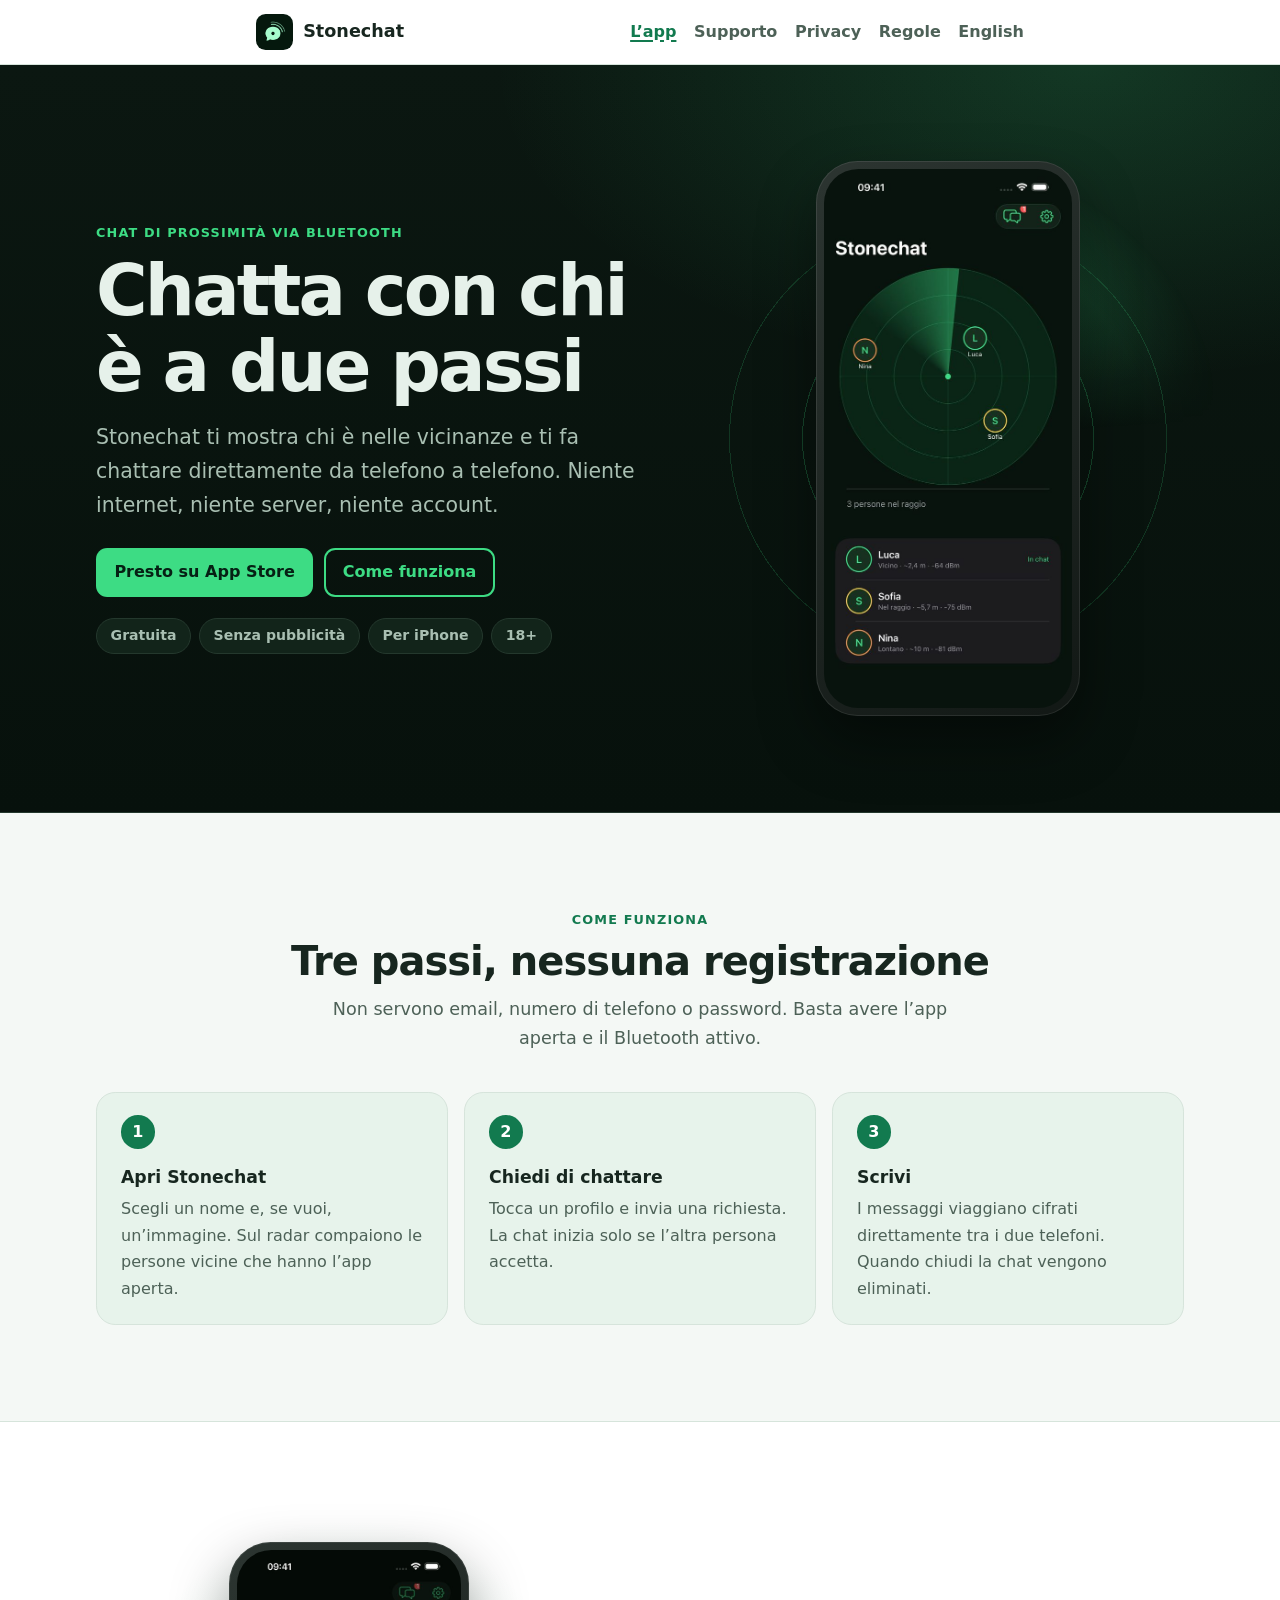
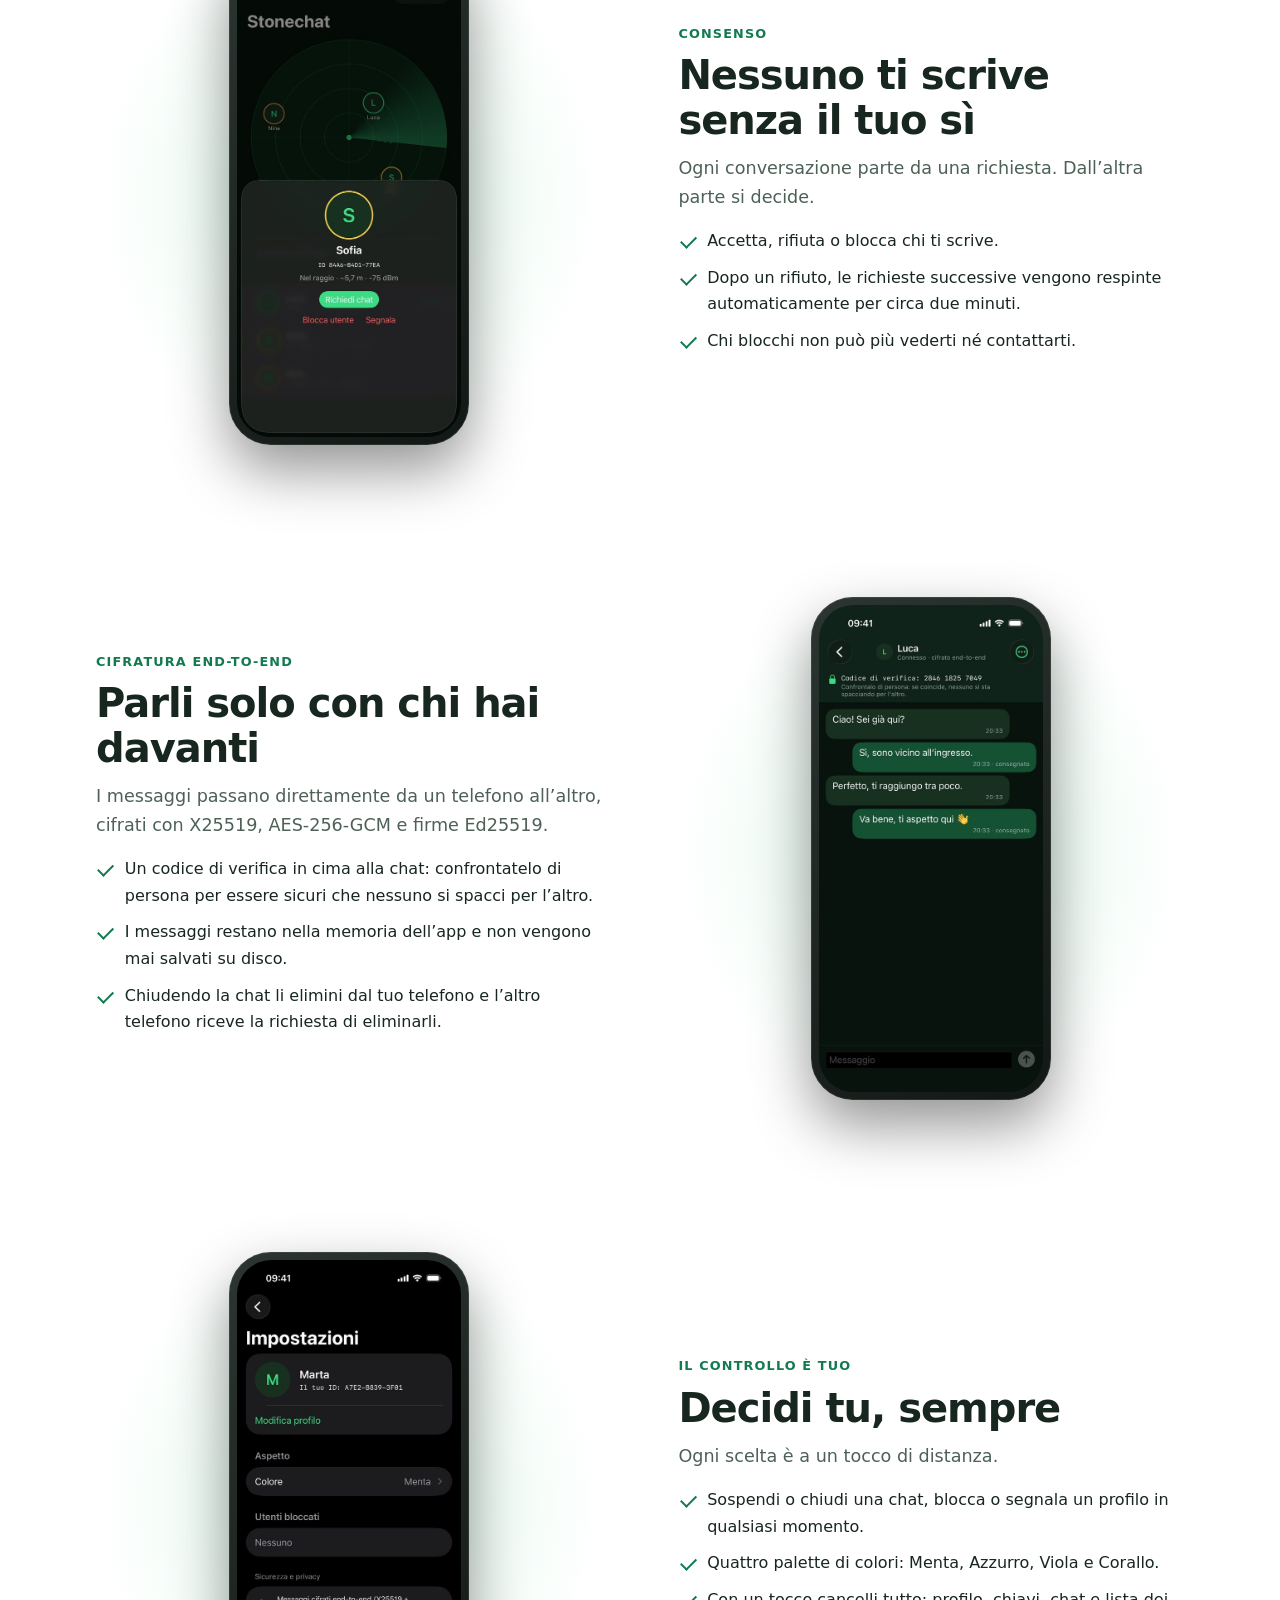
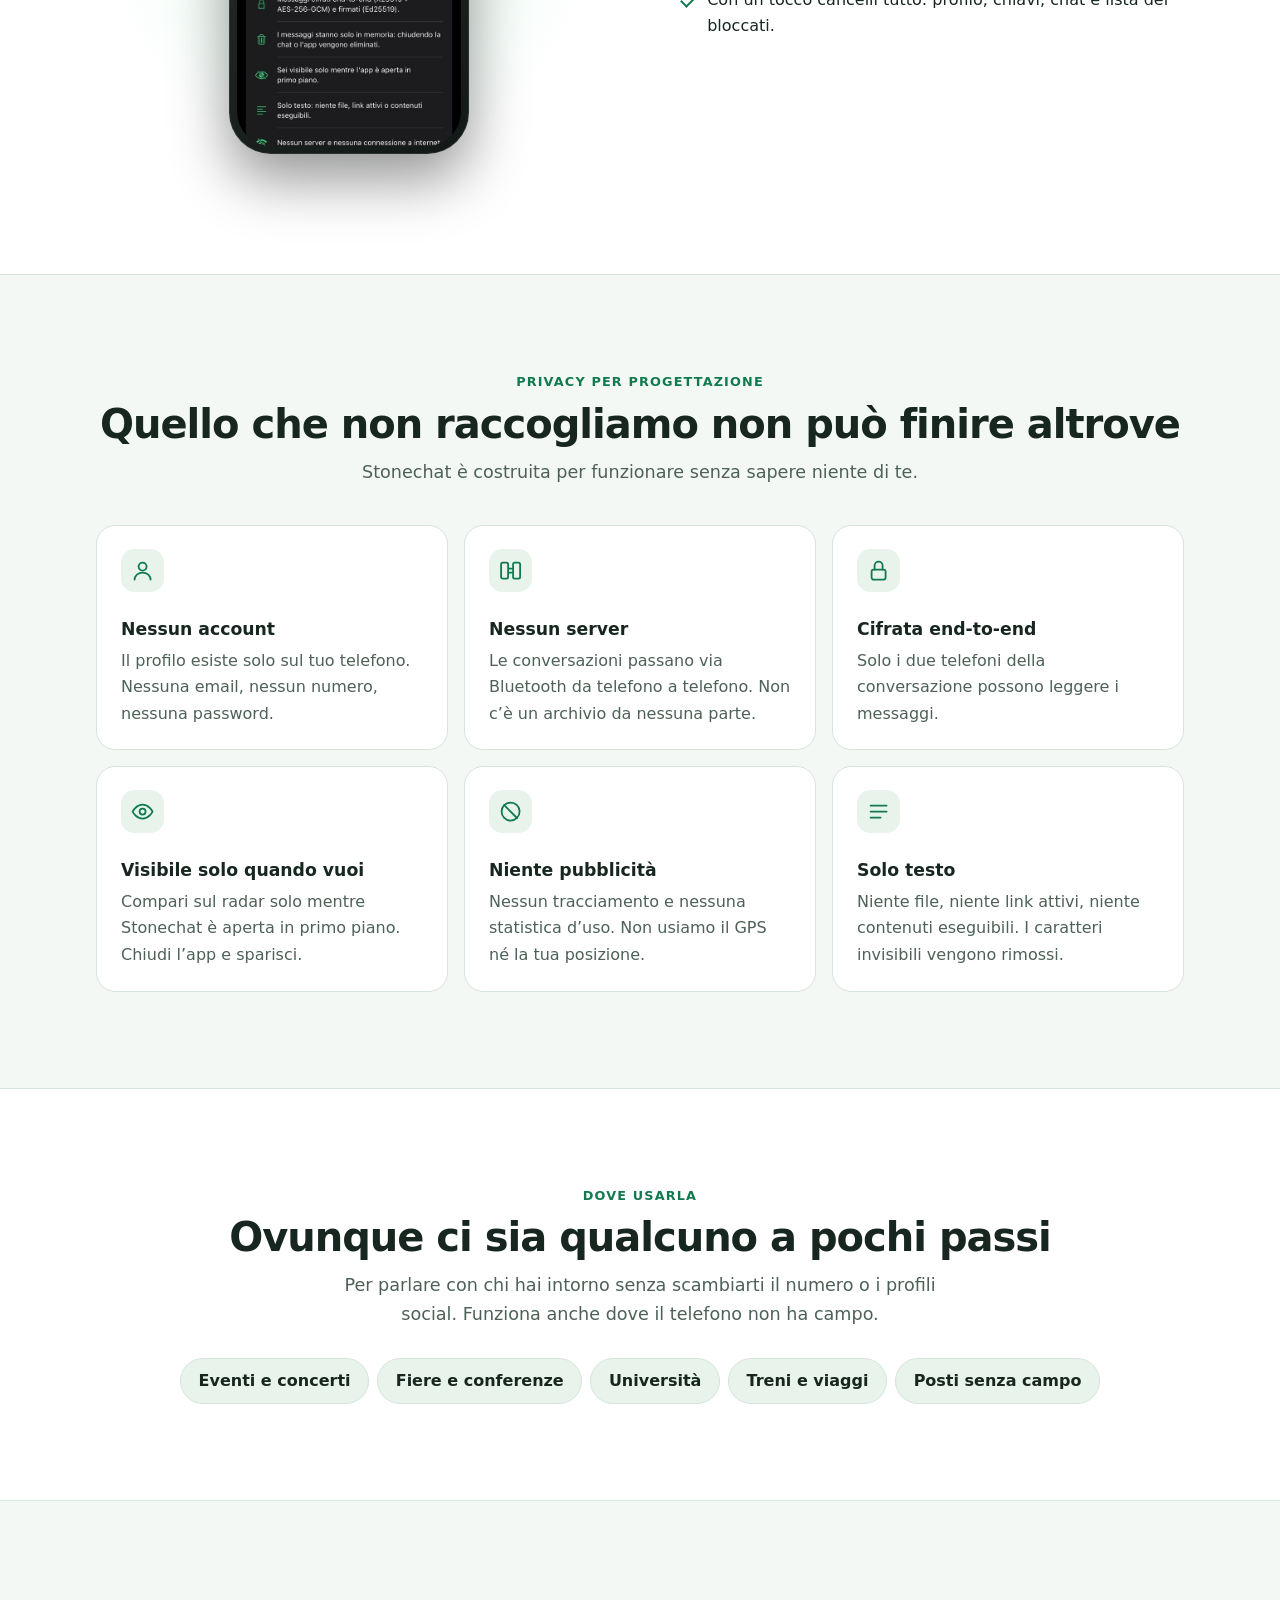
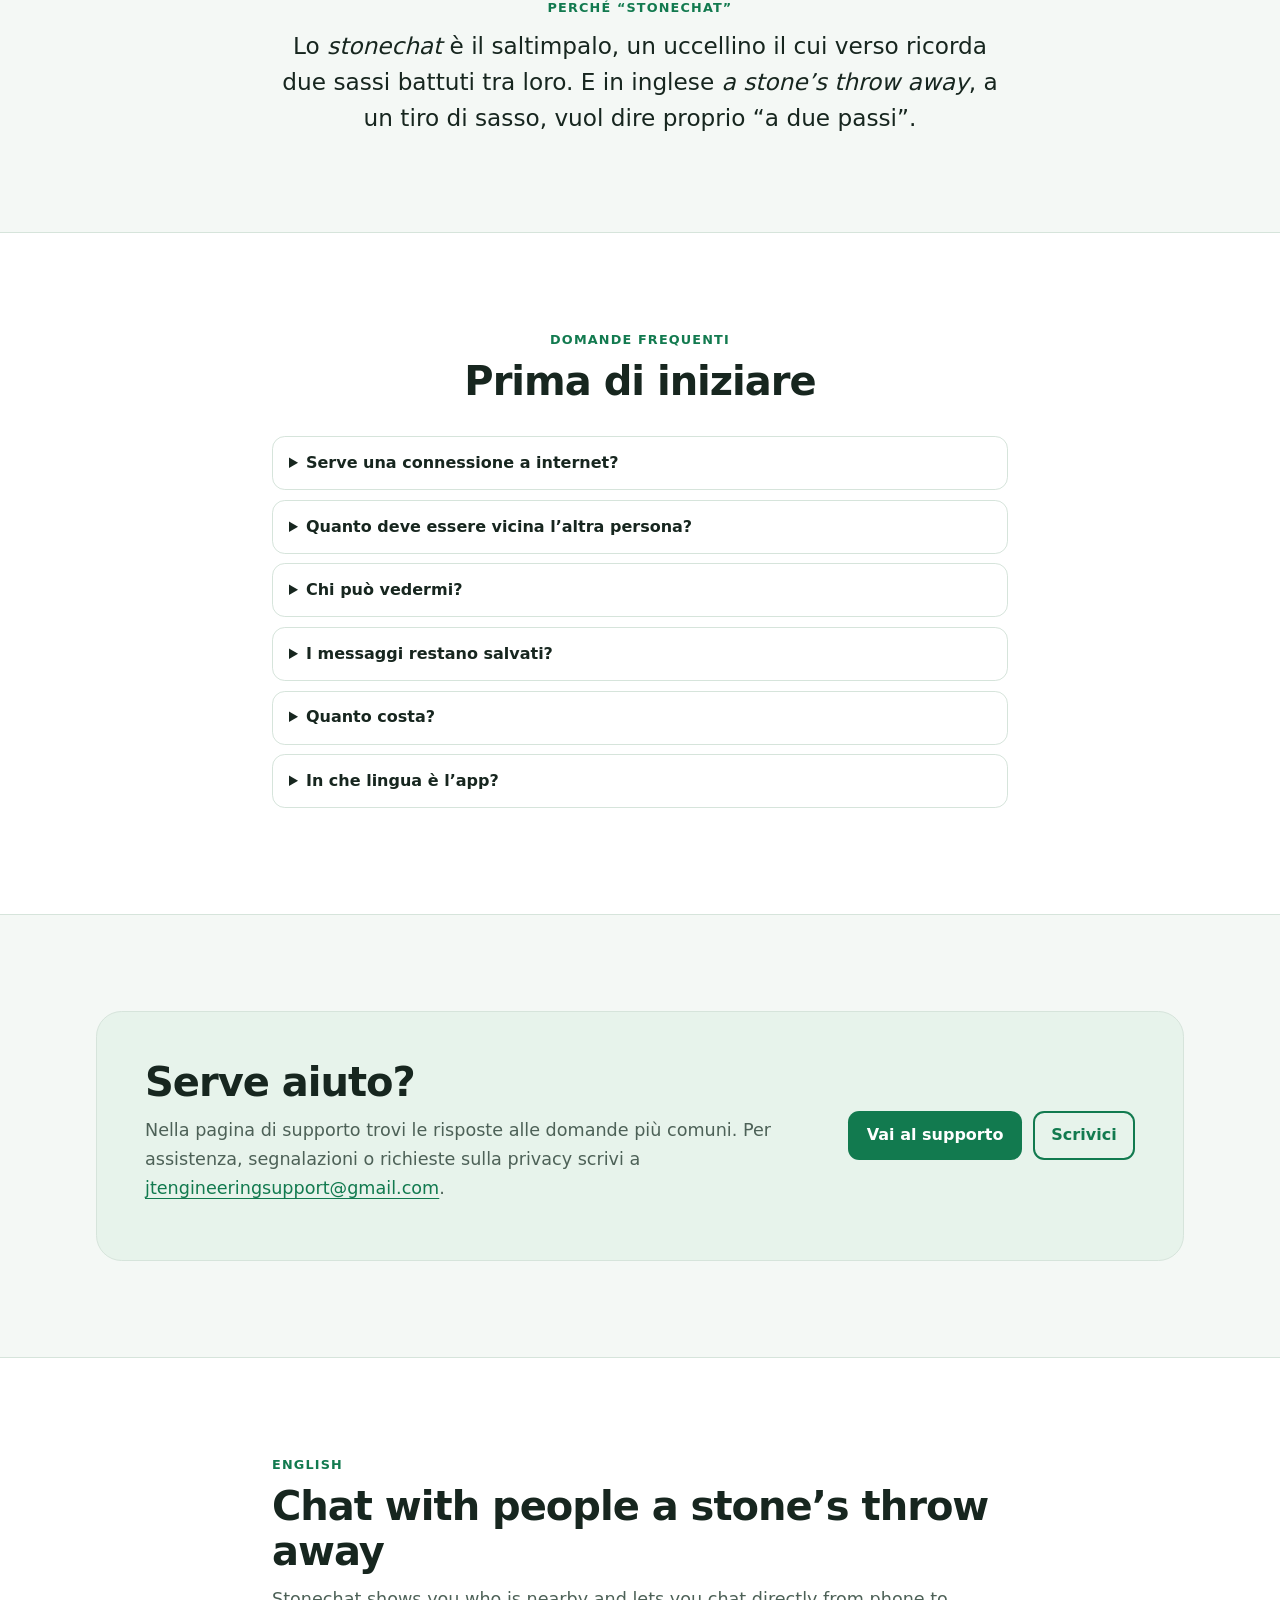
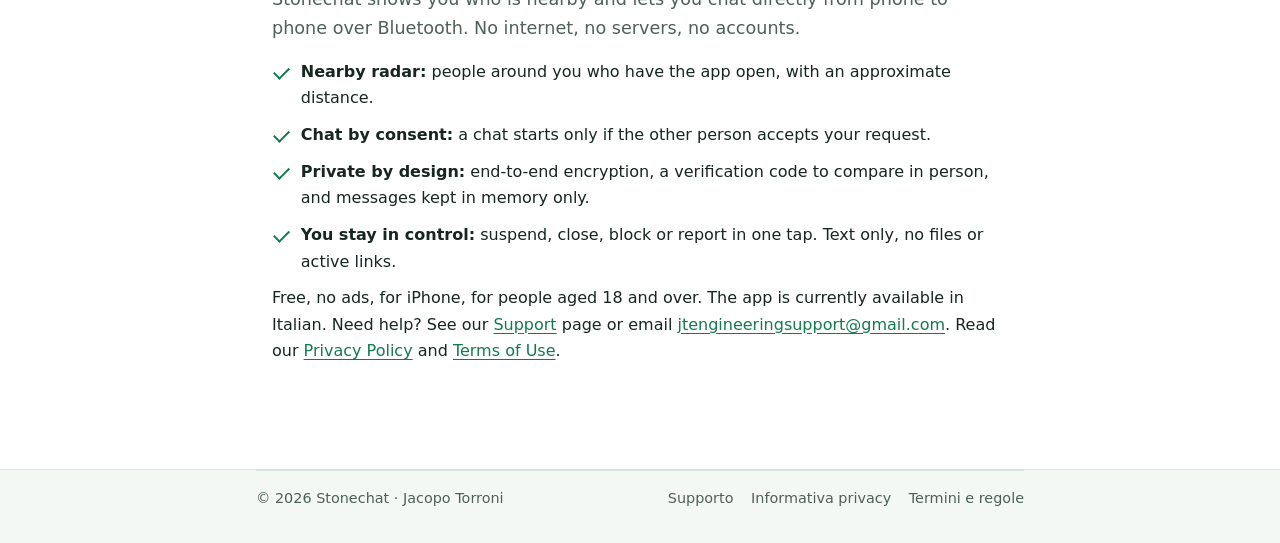
==== commit 91464ec7: "add pages" ====
--- a/index.html
+++ b/index.html
@@ -1,137 +1,266 @@
-<!doctype html>
-<html lang="it">
-<head>
-  <meta charset="utf-8">
-  <meta name="viewport" content="width=device-width, initial-scale=1">
-  <title>Supporto · Stonechat</title>
-  <meta name="description" content="Assistenza, domande frequenti e segnalazioni per Stonechat, la chat di prossimità via Bluetooth senza internet e senza account.">
-  <link rel="icon" href="icona.png" type="image/png">
-  <link rel="apple-touch-icon" href="icona.png">
-  <link rel="stylesheet" href="stile.css">
-</head>
-<body>
-  <a class="skip" href="#contenuto">Vai al contenuto</a>
-  <header><div class="shell">
-    <a class="brand" href="index.html"><img src="icona.png" alt="">Stonechat</a>
-    <nav aria-label="Pagine di Stonechat">
-      <a href="prodotto.html">L’app</a>
-      <a href="index.html" aria-current="page">Supporto</a>
-      <a href="privacy.html">Privacy</a>
-      <a href="regole.html">Regole</a>
-      <a href="#english" lang="en">English</a>
-    </nav>
-  </div></header>
-
-  <main id="contenuto" class="shell">
-    <h1>Supporto Stonechat</h1>
-    <p class="intro">Stonechat mostra le persone vicine che hanno l’app aperta e ti permette di chattare con loro direttamente via Bluetooth, senza internet, senza server e senza account.</p>
-
-    <div class="card">
-      <h2>Contattaci</h2>
-      <p>Per assistenza, segnalazioni o richieste sulla privacy scrivi a:</p>
-      <p><a class="button" href="mailto:jtengineeringsupport@gmail.com?subject=Supporto%20Stonechat">Scrivi al supporto</a></p>
-      <p><a href="mailto:jtengineeringsupport@gmail.com">jtengineeringsupport@gmail.com</a></p>
-      <p class="meta">Rispondiamo di norma entro 2 giorni lavorativi. Le segnalazioni di comportamenti abusivi hanno la priorità e vengono esaminate entro 24 ore.</p>
-    </div>
-
-    <section>
-      <h2>Come funziona</h2>
-      <ol class="steps">
-        <li>Al primo avvio scegli un nome e, se vuoi, un’immagine. Confermi di avere almeno 18 anni e accetti le <a href="regole.html">regole della community</a>.</li>
-        <li>Con l’app aperta e il Bluetooth attivo, le persone vicine che usano Stonechat compaiono sul radar con una distanza indicativa.</li>
-        <li>Tocca un profilo e invia una richiesta. La chat inizia solo se l’altra persona accetta.</li>
-        <li>I messaggi sono cifrati end-to-end e restano nella memoria dell’app. Puoi sospendere o chiudere la chat, bloccare o segnalare un profilo in qualsiasi momento.</li>
-      </ol>
-    </section>
-
-    <section>
-      <h2>Domande frequenti</h2>
-
-      <details>
-        <summary>Il radar è vuoto</summary>
-        <div>
-          <p>Entrambe le persone devono avere Stonechat <strong>aperta in primo piano</strong>, il Bluetooth acceso e il permesso Bluetooth concesso all’app. Avvicina i telefoni e attendi qualche secondo. Se hai bloccato un profilo, non lo vedrai finché non lo sblocchi.</p>
-        </div>
-      </details>
-
-      <details>
-        <summary>L’app chiede il permesso Bluetooth</summary>
-        <div>
-          <p>Il Bluetooth serve solo a trovare chi ha Stonechat vicino a te e a scambiare i messaggi. Se hai negato il permesso, attivalo da <strong>Impostazioni di iOS → Stonechat → Bluetooth</strong>. Su Android il permesso si chiama <strong>Dispositivi nelle vicinanze</strong>. Stonechat non usa il GPS né la tua posizione.</p>
-        </div>
-      </details>
-
-      <details>
-        <summary>La chat non parte</summary>
-        <div>
-          <p>Tocca il profilo sul radar e scegli <strong>Richiedi chat</strong>: l’altra persona deve accettare. Se ha appena rifiutato una tua richiesta, quelle successive vengono respinte automaticamente per circa due minuti. Se il problema continua, scrivici indicando modello del telefono, versione del sistema operativo e i passaggi per riprodurlo.</p>
-        </div>
-      </details>
-
-      <details>
-        <summary>A cosa serve il codice di verifica</summary>
-        <div>
-          <p>In cima a ogni chat trovi un codice. Confrontalo di persona con quello sul telefono dell’altra persona: se coincide, nessuno si sta spacciando per lei.</p>
-        </div>
-      </details>
-
-      <details>
-        <summary>Dove finiscono i miei messaggi</summary>
-        <div>
-          <p>I messaggi viaggiano direttamente da telefono a telefono e non vengono mai salvati su disco né inviati a un server. Restano nella memoria dell’app finché non chiudi la chat o termini l’app. Con <strong>Chiudi ed elimina chat</strong> i messaggi vengono cancellati dal tuo telefono e l’altro telefono li cancella quando riceve la richiesta di chiusura.</p>
-        </div>
-      </details>
-
-      <details>
-        <summary>Come blocco o segnalo un profilo</summary>
-        <div>
-          <p>Dalla scheda del profilo o dal menu della chat scegli <strong>Blocca utente</strong>: la chat viene eliminata e quella persona non può più vederti né scriverti finché non la sblocchi da <strong>Impostazioni → Utenti bloccati</strong>.</p>
-          <p>Con <strong>Segnala</strong> il profilo viene bloccato subito e si apre un’email già compilata con il suo nome e il suo ID. Il contenuto dei messaggi non viene allegato: descrivi tu cosa è successo e invia l’email solo se lo desideri.</p>
-        </div>
-      </details>
-
-      <details>
-        <summary>Come elimino tutti i miei dati</summary>
-        <div>
-          <p>In <strong>Impostazioni → Reimposta identità ed elimina tutto</strong> vengono cancellati profilo, chiavi, lista dei bloccati e chat. Per le altre persone diventerai un profilo nuovo. Stonechat non conserva copie dei tuoi dati su server.</p>
-        </div>
-      </details>
-
-      <details>
-        <summary>Funziona tra iPhone e Android?</summary>
-        <div>
-          <p>Sì. Stonechat per iPhone e per Android usano lo stesso protocollo e possono chattare tra loro, a patto che entrambi i dispositivi supportino il Bluetooth Low Energy.</p>
-        </div>
-      </details>
-    </section>
-
-    <section>
-      <h2>Cosa indicare quando ci scrivi</h2>
-      <ul>
-        <li>Modello del telefono e versione di iOS o Android.</li>
-        <li>Versione di Stonechat (la trovi nella pagina dell’app sullo store).</li>
-        <li>Cosa stavi facendo e cosa è successo, passo dopo passo.</li>
-        <li>Per una segnalazione: l’ID del profilo (formato <code>XXXX-XXXX-XXXX</code>), quando e dove è avvenuto il fatto.</li>
-      </ul>
-      <p>In caso di minacce, pericolo o reati rivolgiti subito alle autorità competenti.</p>
-    </section>
-
-    <section id="english" class="lang" lang="en">
-      <h2>Support (English)</h2>
-      <p>Stonechat shows nearby people who have the app open and lets you chat with them directly over Bluetooth, with no internet connection, no servers and no accounts.</p>
-      <p>For help, reports or privacy requests, email <a href="mailto:jtengineeringsupport@gmail.com?subject=Stonechat%20support">jtengineeringsupport@gmail.com</a>. We usually reply within 2 business days; reports of abusive behaviour are prioritised and reviewed within 24 hours.</p>
-      <ul>
-        <li><strong>Nobody on the radar:</strong> both people need Stonechat open in the foreground, Bluetooth turned on and Bluetooth permission granted.</li>
-        <li><strong>Block:</strong> profile sheet or chat menu → “Blocca utente”. <strong>Report:</strong> “Segnala” blocks the profile immediately and opens a pre-filled email with its name and ID; message content is not attached.</li>
-        <li><strong>Delete everything:</strong> Settings → “Reimposta identità ed elimina tutto”.</li>
-      </ul>
-      <p>See also our <a href="privacy.html#english">Privacy Policy</a> and <a href="regole.html#english">Terms of Use</a>.</p>
-    </section>
-  </main>
-
-  <footer><div class="shell">
-    <span>© 2026 Stonechat · Jacopo Torroni</span>
-    <nav aria-label="Link legali"><a href="privacy.html">Informativa privacy</a><a href="regole.html">Termini e regole</a></nav>
-  </div></footer>
-</body>
-</html>
+<!doctype html>
+<html lang="it">
+<head>
+  <meta charset="utf-8">
+  <meta name="viewport" content="width=device-width, initial-scale=1">
+  <title>Stonechat · Chatta con chi è a due passi</title>
+  <meta name="description" content="Stonechat ti mostra chi è nelle vicinanze e ti permette di chattare direttamente via Bluetooth: senza internet, senza server, senza account e con cifratura end-to-end.">
+  <meta name="theme-color" content="#07110c">
+  <link rel="canonical" href="https://dm1l1t0.github.io/stonechat_support/">
+  <meta property="og:type" content="website">
+  <meta property="og:site_name" content="Stonechat">
+  <meta property="og:locale" content="it_IT">
+  <meta property="og:title" content="Stonechat · Chatta con chi è a due passi">
+  <meta property="og:description" content="La chat di prossimità via Bluetooth: senza internet, senza server, senza account. La chat inizia solo se l’altra persona accetta.">
+  <meta property="og:url" content="https://dm1l1t0.github.io/stonechat_support/">
+  <meta property="og:image" content="https://dm1l1t0.github.io/stonechat_support/condivisione.jpg">
+  <meta property="og:image:width" content="1200">
+  <meta property="og:image:height" content="630">
+  <meta property="og:image:alt" content="Stonechat: chatta con chi è a due passi. Bluetooth, nessun account, cifrata end-to-end.">
+  <meta name="twitter:card" content="summary_large_image">
+  <!-- DOPO L'APPROVAZIONE: togli i segni di commento dalla riga sotto e sostituisci NUMERO con l'Apple ID
+       dell'app (App Store Connect → Informazioni sull'app → Apple ID, solo cifre).
+       Safari su iPhone mostrerà in cima alla pagina il banner per scaricare l'app.
+  <meta name="apple-itunes-app" content="app-id=NUMERO">
+  -->
+  <link rel="icon" href="icona.png" type="image/png">
+  <link rel="apple-touch-icon" href="icona.png">
+  <link rel="stylesheet" href="stile.css">
+</head>
+<body class="home">
+  <a class="skip" href="#contenuto">Vai al contenuto</a>
+  <header><div class="shell">
+    <a class="brand" href="index.html"><img src="icona.png" alt="">Stonechat</a>
+    <nav aria-label="Pagine di Stonechat">
+      <a href="index.html" aria-current="page">L’app</a>
+      <a href="supporto.html">Supporto</a>
+      <a href="privacy.html">Privacy</a>
+      <a href="regole.html">Regole</a>
+      <a href="#english" lang="en">English</a>
+    </nav>
+  </div></header>
+
+  <main id="contenuto">
+    <div class="hero">
+      <div class="wide">
+        <div>
+          <p class="eyebrow">Chat di prossimità via Bluetooth</p>
+          <h1>Chatta con chi è a due passi</h1>
+          <p class="lead">Stonechat ti mostra chi è nelle vicinanze e ti fa chattare direttamente da telefono a telefono. Niente internet, niente server, niente account.</p>
+          <p class="cta">
+            <!-- DOPO L'APPROVAZIONE: sostituisci la riga <span ...>Presto su App Store</span> con
+                 <a class="button" href="https://apps.apple.com/app/idNUMERO">Scarica su App Store</a>
+                 usando lo stesso Apple ID numerico del banner in cima alla pagina. -->
+            <span class="button soon">Presto su App Store</span>
+            <a class="button secondary" href="#come-funziona">Come funziona</a>
+          </p>
+          <ul class="pills" aria-label="In breve">
+            <li>Gratuita</li>
+            <li>Senza pubblicità</li>
+            <li>Per iPhone</li>
+            <li>18+</li>
+          </ul>
+        </div>
+        <div class="stage">
+          <div class="radar" aria-hidden="true"></div>
+          <div class="phone">
+            <img src="schermata-radar.jpg" width="540" height="1173" alt="Il radar di Stonechat con tre persone vicine, ognuna con nome e distanza indicativa.">
+          </div>
+        </div>
+      </div>
+    </div>
+
+    <section id="come-funziona">
+      <div class="wide">
+        <div class="center">
+          <p class="eyebrow">Come funziona</p>
+          <h2>Tre passi, nessuna registrazione</h2>
+          <p class="lead">Non servono email, numero di telefono o password. Basta avere l’app aperta e il Bluetooth attivo.</p>
+        </div>
+        <ol class="steps-grid">
+          <li><h3>Apri Stonechat</h3><p>Scegli un nome e, se vuoi, un’immagine. Sul radar compaiono le persone vicine che hanno l’app aperta.</p></li>
+          <li><h3>Chiedi di chattare</h3><p>Tocca un profilo e invia una richiesta. La chat inizia solo se l’altra persona accetta.</p></li>
+          <li><h3>Scrivi</h3><p>I messaggi viaggiano cifrati direttamente tra i due telefoni. Quando chiudi la chat vengono eliminati.</p></li>
+        </ol>
+      </div>
+    </section>
+
+    <section class="alt">
+      <div class="wide">
+        <div class="feature">
+          <div class="shot"><div class="phone"><img src="schermata-richiesta.jpg" width="540" height="1173" alt="La scheda di un profilo vicino con i pulsanti Richiedi chat, Blocca utente e Segnala." loading="lazy"></div></div>
+          <div>
+            <p class="eyebrow">Consenso</p>
+            <h2>Nessuno ti scrive senza il tuo sì</h2>
+            <p class="lead">Ogni conversazione parte da una richiesta. Dall’altra parte si decide.</p>
+            <ul class="ticks">
+              <li>Accetta, rifiuta o blocca chi ti scrive.</li>
+              <li>Dopo un rifiuto, le richieste successive vengono respinte automaticamente per circa due minuti.</li>
+              <li>Chi blocchi non può più vederti né contattarti.</li>
+            </ul>
+          </div>
+        </div>
+
+        <div class="feature flip">
+          <div class="shot"><div class="phone"><img src="schermata-chat.jpg" width="540" height="1173" alt="Una conversazione cifrata end-to-end con il codice di verifica in alto." loading="lazy"></div></div>
+          <div>
+            <p class="eyebrow">Cifratura end-to-end</p>
+            <h2>Parli solo con chi hai davanti</h2>
+            <p class="lead">I messaggi passano direttamente da un telefono all’altro, cifrati con X25519, AES-256-GCM e firme Ed25519.</p>
+            <ul class="ticks">
+              <li>Un codice di verifica in cima alla chat: confrontatelo di persona per essere sicuri che nessuno si spacci per l’altro.</li>
+              <li>I messaggi restano nella memoria dell’app e non vengono mai salvati su disco.</li>
+              <li>Chiudendo la chat li elimini dal tuo telefono e l’altro telefono riceve la richiesta di eliminarli.</li>
+            </ul>
+          </div>
+        </div>
+
+        <div class="feature">
+          <div class="shot"><div class="phone"><img src="schermata-impostazioni.jpg" width="540" height="1173" alt="Le impostazioni di Stonechat con profilo, colore, utenti bloccati e le informazioni su sicurezza e privacy." loading="lazy"></div></div>
+          <div>
+            <p class="eyebrow">Il controllo è tuo</p>
+            <h2>Decidi tu, sempre</h2>
+            <p class="lead">Ogni scelta è a un tocco di distanza.</p>
+            <ul class="ticks">
+              <li>Sospendi o chiudi una chat, blocca o segnala un profilo in qualsiasi momento.</li>
+              <li>Quattro palette di colori: Menta, Azzurro, Viola e Corallo.</li>
+              <li>Con un tocco cancelli tutto: profilo, chiavi, chat e lista dei bloccati.</li>
+            </ul>
+          </div>
+        </div>
+      </div>
+    </section>
+
+    <section>
+      <div class="wide">
+        <div class="center">
+          <p class="eyebrow">Privacy per progettazione</p>
+          <h2>Quello che non raccogliamo non può finire altrove</h2>
+          <p class="lead">Stonechat è costruita per funzionare senza sapere niente di te.</p>
+        </div>
+        <div class="grid3">
+          <div class="tile">
+            <svg viewBox="0 0 24 24" aria-hidden="true"><circle cx="12" cy="8" r="4"/><path d="M4 21c0-4 3.6-7 8-7s8 3 8 7"/></svg>
+            <h3>Nessun account</h3>
+            <p>Il profilo esiste solo sul tuo telefono. Nessuna email, nessun numero, nessuna password.</p>
+          </div>
+          <div class="tile">
+            <svg viewBox="0 0 24 24" aria-hidden="true"><rect x="2.5" y="4" width="7" height="16" rx="1.6"/><rect x="14.5" y="4" width="7" height="16" rx="1.6"/><path d="M10.5 10h3M10.5 14h3"/></svg>
+            <h3>Nessun server</h3>
+            <p>Le conversazioni passano via Bluetooth da telefono a telefono. Non c’è un archivio da nessuna parte.</p>
+          </div>
+          <div class="tile">
+            <svg viewBox="0 0 24 24" aria-hidden="true"><rect x="5" y="11" width="14" height="10" rx="2"/><path d="M8 11V7a4 4 0 0 1 8 0v4"/></svg>
+            <h3>Cifrata end-to-end</h3>
+            <p>Solo i due telefoni della conversazione possono leggere i messaggi.</p>
+          </div>
+          <div class="tile">
+            <svg viewBox="0 0 24 24" aria-hidden="true"><path d="M2 12s3.6-7 10-7 10 7 10 7-3.6 7-10 7S2 12 2 12z"/><circle cx="12" cy="12" r="3"/></svg>
+            <h3>Visibile solo quando vuoi</h3>
+            <p>Compari sul radar solo mentre Stonechat è aperta in primo piano. Chiudi l’app e sparisci.</p>
+          </div>
+          <div class="tile">
+            <svg viewBox="0 0 24 24" aria-hidden="true"><circle cx="12" cy="12" r="9"/><path d="M5.6 5.6l12.8 12.8"/></svg>
+            <h3>Niente pubblicità</h3>
+            <p>Nessun tracciamento e nessuna statistica d’uso. Non usiamo il GPS né la tua posizione.</p>
+          </div>
+          <div class="tile">
+            <svg viewBox="0 0 24 24" aria-hidden="true"><path d="M4 6h16M4 12h16M4 18h10"/></svg>
+            <h3>Solo testo</h3>
+            <p>Niente file, niente link attivi, niente contenuti eseguibili. I caratteri invisibili vengono rimossi.</p>
+          </div>
+        </div>
+      </div>
+    </section>
+
+    <section class="alt">
+      <div class="wide center">
+        <p class="eyebrow">Dove usarla</p>
+        <h2>Ovunque ci sia qualcuno a pochi passi</h2>
+        <p class="lead">Per parlare con chi hai intorno senza scambiarti il numero o i profili social. Funziona anche dove il telefono non ha campo.</p>
+        <ul class="pills big" aria-label="Esempi">
+          <li>Eventi e concerti</li>
+          <li>Fiere e conferenze</li>
+          <li>Università</li>
+          <li>Treni e viaggi</li>
+          <li>Posti senza campo</li>
+        </ul>
+      </div>
+    </section>
+
+    <section>
+      <div class="wide story">
+        <p class="eyebrow">Perché “Stonechat”</p>
+        <p class="quote">Lo <em lang="en">stonechat</em> è il saltimpalo, un uccellino il cui verso ricorda due sassi battuti tra loro. E in inglese <em lang="en">a stone’s throw away</em>, a un tiro di sasso, vuol dire proprio “a due passi”.</p>
+      </div>
+    </section>
+
+    <section class="alt">
+      <div class="wide">
+        <div class="center">
+          <p class="eyebrow">Domande frequenti</p>
+          <h2>Prima di iniziare</h2>
+        </div>
+        <div class="faq">
+          <details>
+            <summary>Serve una connessione a internet?</summary>
+            <div><p>No. Stonechat usa solo il Bluetooth, quindi funziona anche dove non c’è campo. Entrambe le persone devono avere l’app aperta e il Bluetooth attivo.</p></div>
+          </details>
+          <details>
+            <summary>Quanto deve essere vicina l’altra persona?</summary>
+            <div><p>Entro la portata del Bluetooth, che dipende dai telefoni e dall’ambiente: muri e folla la riducono. La distanza mostrata sul radar è indicativa.</p></div>
+          </details>
+          <details>
+            <summary>Chi può vedermi?</summary>
+            <div><p>Solo chi ha Stonechat aperta vicino a te, e solo mentre anche tu hai l’app aperta in primo piano. Gli altri vedono il nome e l’immagine che hai scelto, non il tuo numero né la tua posizione. Chi hai bloccato non ti vede.</p></div>
+          </details>
+          <details>
+            <summary>I messaggi restano salvati?</summary>
+            <div><p>No. Restano nella memoria dell’app mentre la chat è aperta e non vengono mai salvati su disco né inviati a un server.</p></div>
+          </details>
+          <details>
+            <summary>Quanto costa?</summary>
+            <div><p>Niente. Stonechat è gratuita, senza pubblicità e senza acquisti in-app.</p></div>
+          </details>
+          <details>
+            <summary>In che lingua è l’app?</summary>
+            <div><p>Per ora l’interfaccia è in italiano.</p></div>
+          </details>
+        </div>
+      </div>
+    </section>
+
+    <section>
+      <div class="wide">
+        <div class="help">
+          <div>
+            <h2>Serve aiuto?</h2>
+            <p class="lead">Nella pagina di supporto trovi le risposte alle domande più comuni. Per assistenza, segnalazioni o richieste sulla privacy scrivi a <a href="mailto:jtengineeringsupport@gmail.com">jtengineeringsupport@gmail.com</a>.</p>
+          </div>
+          <p class="cta"><a class="button" href="supporto.html">Vai al supporto</a><a class="button secondary" href="mailto:jtengineeringsupport@gmail.com?subject=Supporto%20Stonechat">Scrivici</a></p>
+        </div>
+      </div>
+    </section>
+
+    <section id="english" class="alt" lang="en">
+      <div class="wide english">
+        <p class="eyebrow">English</p>
+        <h2>Chat with people a stone’s throw away</h2>
+        <p class="lead">Stonechat shows you who is nearby and lets you chat directly from phone to phone over Bluetooth. No internet, no servers, no accounts.</p>
+        <ul class="ticks">
+          <li><strong>Nearby radar:</strong> people around you who have the app open, with an approximate distance.</li>
+          <li><strong>Chat by consent:</strong> a chat starts only if the other person accepts your request.</li>
+          <li><strong>Private by design:</strong> end-to-end encryption, a verification code to compare in person, and messages kept in memory only.</li>
+          <li><strong>You stay in control:</strong> suspend, close, block or report in one tap. Text only, no files or active links.</li>
+        </ul>
+        <p>Free, no ads, for iPhone, for people aged 18 and over. The app is currently available in Italian. Need help? See our <a href="supporto.html#english">Support</a> page or email <a href="mailto:jtengineeringsupport@gmail.com?subject=Stonechat%20support">jtengineeringsupport@gmail.com</a>. Read our <a href="privacy.html#english">Privacy Policy</a> and <a href="regole.html#english">Terms of Use</a>.</p>
+      </div>
+    </section>
+  </main>
+
+  <footer><div class="shell">
+    <span>© 2026 Stonechat · Jacopo Torroni</span>
+    <nav aria-label="Link utili"><a href="supporto.html">Supporto</a><a href="privacy.html">Informativa privacy</a><a href="regole.html">Termini e regole</a></nav>
+  </div></footer>
+</body>
+</html>
--- a/stile.css
+++ b/stile.css
@@ -78,20 +78,89 @@
 footer .shell { border-top: 1px solid var(--line); padding-top: 1rem; display: flex; flex-wrap: wrap; gap: .4rem 1.2rem; justify-content: space-between; color: var(--muted); font-size: .9rem; }
 footer nav a { font-weight: 500; }
 
-/* Pagina prodotto (prodotto.html) */
-.hero { text-align: center; }
-.hero .intro { margin-inline: auto; }
-.hero-icon { width: 6rem; height: 6rem; border-radius: 1.4rem; margin-bottom: 1.2rem; box-shadow: 0 .6rem 1.6rem rgb(0 0 0 / .18); }
-.cta { display: flex; flex-wrap: wrap; justify-content: center; gap: .3rem .7rem; margin-top: 1.4rem; }
+/* ---------- Home: pagina prodotto (index.html) ---------- */
+header { position: sticky; top: 0; z-index: 10; }
+.home main { padding: 0; }
+.home section { border-top: 0; padding: clamp(3.5rem, 9vw, 6rem) 0; }
+.home section:first-of-type { margin-top: 0; }
+.home section.alt { background: var(--surface); border-block: 1px solid var(--line); }
+.home h2 { font-size: clamp(1.75rem, 4.2vw, 2.5rem); line-height: 1.12; letter-spacing: -.025em; margin-bottom: .7rem; }
+.home h3 { font-size: 1.08rem; }
+.wide { width: min(100% - 2.5rem, 68rem); margin-inline: auto; }
+.eyebrow { margin: 0 0 .6rem; font-size: .8rem; font-weight: 750; letter-spacing: .09em; text-transform: uppercase; color: var(--accent); }
+.lead { font-size: 1.1rem; color: var(--muted); }
+.center { text-align: center; }
+.center .lead { max-width: 40rem; margin-inline: auto; }
+
+/* Apertura sempre scura, come l'app */
+.hero {
+  --bg: #07110c; --surface: #0f1b15; --text: #e6f1ea; --muted: #a9bfb2;
+  --accent: #3ddc84; --accent-ink: #062014; --line: #24382d; --soft: #12241a;
+  color: var(--text);
+  background: radial-gradient(60rem 32rem at 85% 0%, rgb(61 220 132 / .17), transparent 62%), linear-gradient(180deg, #0b1711, #07110c);
+  overflow: hidden;
+  border-bottom: 1px solid var(--line);
+}
+.hero .wide { display: grid; gap: 2.5rem; align-items: center; padding: clamp(3rem, 8vw, 6rem) 0 clamp(3.5rem, 8vw, 6rem); }
+.hero h1 { font-size: clamp(2.6rem, 7.5vw, 4.4rem); letter-spacing: -.04em; margin-bottom: 1rem; }
+.hero .lead { font-size: clamp(1.08rem, 2.2vw, 1.28rem); max-width: 34rem; }
+@media (min-width: 54rem) { .hero .wide { grid-template-columns: 1.1fr .9fr; } }
+.cta { display: flex; flex-wrap: wrap; gap: .7rem; margin: 1.6rem 0 1.3rem; }
+.cta .button { margin: 0; }
 .button.secondary { background: transparent; color: var(--accent); box-shadow: inset 0 0 0 2px var(--accent); }
 .button.soon { cursor: default; }
 .button.soon:hover { filter: none; }
-.gallery { display: flex; gap: 1.4rem; overflow-x: auto; scroll-snap-type: x mandatory; padding: 2.2rem max(1.25rem, calc((100% - 52rem) / 2)) 1.2rem; }
-.gallery figure { flex: 0 0 min(15rem, 72%); margin: 0; scroll-snap-align: center; text-align: center; }
-.gallery img { display: block; width: 100%; height: auto; border-radius: 1.6rem; border: 1px solid var(--line); background: #0b1310; box-shadow: 0 .8rem 2rem rgb(0 0 0 / .22); }
-.gallery figcaption { margin-top: .8rem; font-size: .92rem; color: var(--muted); }
-@media (min-width: 52rem) { .gallery { justify-content: center; overflow-x: visible; } }
-.features { display: grid; grid-template-columns: repeat(auto-fit, minmax(14rem, 1fr)); gap: .9rem; margin-top: 1rem; }
-.features .card { margin: 0; }
-.features h3 { margin: 0 0 .3rem; }
-.features p { margin: 0; color: var(--muted); }
+.pills { display: flex; flex-wrap: wrap; gap: .5rem; list-style: none; padding: 0; margin: 0; }
+.pills li { margin: 0; padding: .35rem .85rem; border-radius: 99rem; border: 1px solid var(--line); background: var(--soft); color: var(--muted); font-size: .88rem; font-weight: 600; }
+.pills.big { justify-content: center; margin-top: 1.8rem; }
+.pills.big li { padding: .55rem 1.1rem; font-size: 1rem; color: var(--text); }
+
+/* Telefono e radar */
+.stage { position: relative; display: grid; place-items: center; min-height: 31rem; }
+.radar { position: absolute; width: min(36rem, 118%); aspect-ratio: 1; border-radius: 50%;
+  background: repeating-radial-gradient(circle, transparent 0 4.5rem, rgb(61 220 132 / .24) 4.5rem calc(4.5rem + 1px));
+  -webkit-mask: radial-gradient(circle, #000 50%, transparent 70%); mask: radial-gradient(circle, #000 50%, transparent 70%); }
+.radar::after { content: ""; position: absolute; inset: 0; border-radius: 50%; background: conic-gradient(rgb(61 220 132 / .32), transparent 24%); animation: sweep 5s linear infinite; }
+@keyframes sweep { to { transform: rotate(1turn); } }
+@media (prefers-reduced-motion: reduce) { .radar::after { animation: none; } }
+.phone { position: relative; width: min(16.5rem, 68vw); padding: .5rem; border-radius: 2.6rem; background: linear-gradient(145deg, #2c3531, #121815); box-shadow: 0 1.6rem 3.6rem rgb(0 0 0 / .42), inset 0 0 0 1px rgb(255 255 255 / .09); }
+.phone img { display: block; width: 100%; height: auto; border-radius: 2.15rem; background: #0b1310; }
+
+/* Tre passi */
+.steps-grid { display: grid; grid-template-columns: repeat(auto-fit, minmax(15rem, 1fr)); gap: 1rem; list-style: none; padding: 0; margin: 2.4rem 0 0; counter-reset: passo; }
+.steps-grid li { counter-increment: passo; margin: 0; padding: 1.4rem 1.5rem; border-radius: 1.2rem; background: var(--soft); border: 1px solid var(--line); }
+.steps-grid li::before { content: counter(passo); display: grid; place-items: center; width: 2.1rem; height: 2.1rem; margin-bottom: .9rem; border-radius: 50%; background: var(--accent); color: var(--accent-ink); font-weight: 800; }
+.steps-grid h3 { margin: 0 0 .3rem; }
+.steps-grid p { margin: 0; color: var(--muted); }
+
+/* Funzioni con screenshot */
+.feature { display: grid; gap: 2.2rem; align-items: center; }
+.feature + .feature { margin-top: clamp(4rem, 9vw, 6.5rem); }
+@media (min-width: 48rem) {
+  .feature { grid-template-columns: 1fr 1fr; gap: clamp(2.5rem, 6vw, 5rem); }
+  .feature.flip .shot { order: 2; }
+}
+.shot { display: grid; place-items: center; padding: 1.5rem 0; background: radial-gradient(closest-side, rgb(61 220 132 / .16), transparent); }
+.shot .phone { width: min(15rem, 66vw); }
+.ticks { list-style: none; padding: 0; margin-top: 1rem; }
+.ticks li { position: relative; padding-left: 1.8rem; margin: .65rem 0; }
+.ticks li::before { content: ""; position: absolute; left: .15rem; top: .5em; width: .8rem; height: .42rem; border-left: 2.5px solid var(--accent); border-bottom: 2.5px solid var(--accent); transform: rotate(-45deg); }
+
+/* Privacy */
+.grid3 { display: grid; gap: 1rem; margin-top: 2.4rem; }
+@media (min-width: 36rem) { .grid3 { grid-template-columns: repeat(2, 1fr); } }
+@media (min-width: 56rem) { .grid3 { grid-template-columns: repeat(3, 1fr); } }
+.tile { padding: 1.4rem 1.5rem; border-radius: 1.2rem; background: var(--surface); border: 1px solid var(--line); }
+.tile svg { width: 2.7rem; height: 2.7rem; padding: .6rem; margin-bottom: .9rem; border-radius: .85rem; background: var(--soft); color: var(--accent); fill: none; stroke: currentColor; stroke-width: 1.8; stroke-linecap: round; stroke-linejoin: round; }
+.tile h3 { margin: 0 0 .3rem; }
+.tile p { margin: 0; color: var(--muted); }
+
+/* Nome, domande, aiuto */
+.story { max-width: 46rem; text-align: center; }
+.quote { font-size: clamp(1.15rem, 2.6vw, 1.45rem); line-height: 1.55; margin: 0; }
+.faq { max-width: 46rem; margin: 2rem auto 0; }
+.help { display: grid; gap: 1.2rem 2.5rem; align-items: center; padding: clamp(1.8rem, 5vw, 3rem); border-radius: 1.6rem; background: var(--soft); border: 1px solid var(--line); }
+.help h2 { margin-top: 0; }
+.help .cta { margin: 0; }
+@media (min-width: 52rem) { .help { grid-template-columns: 1fr auto; } }
+.english { max-width: 46rem; }
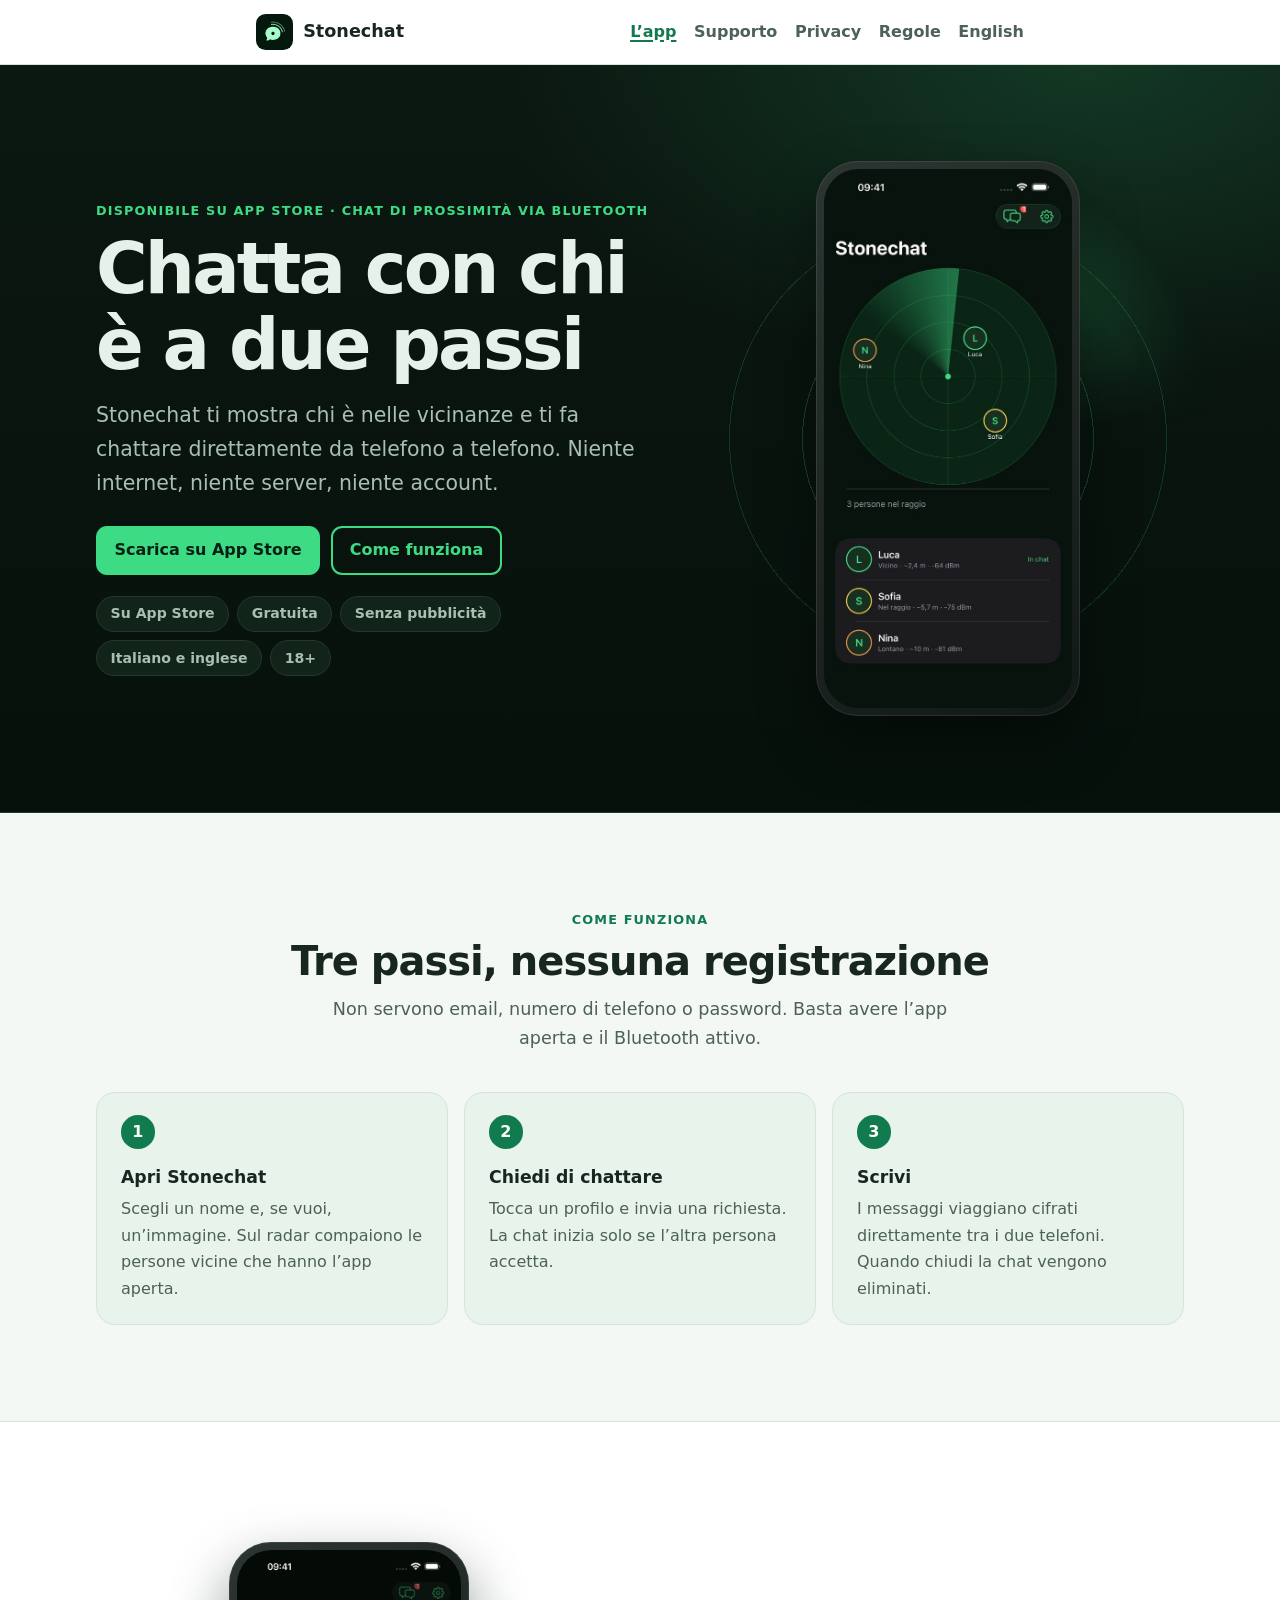
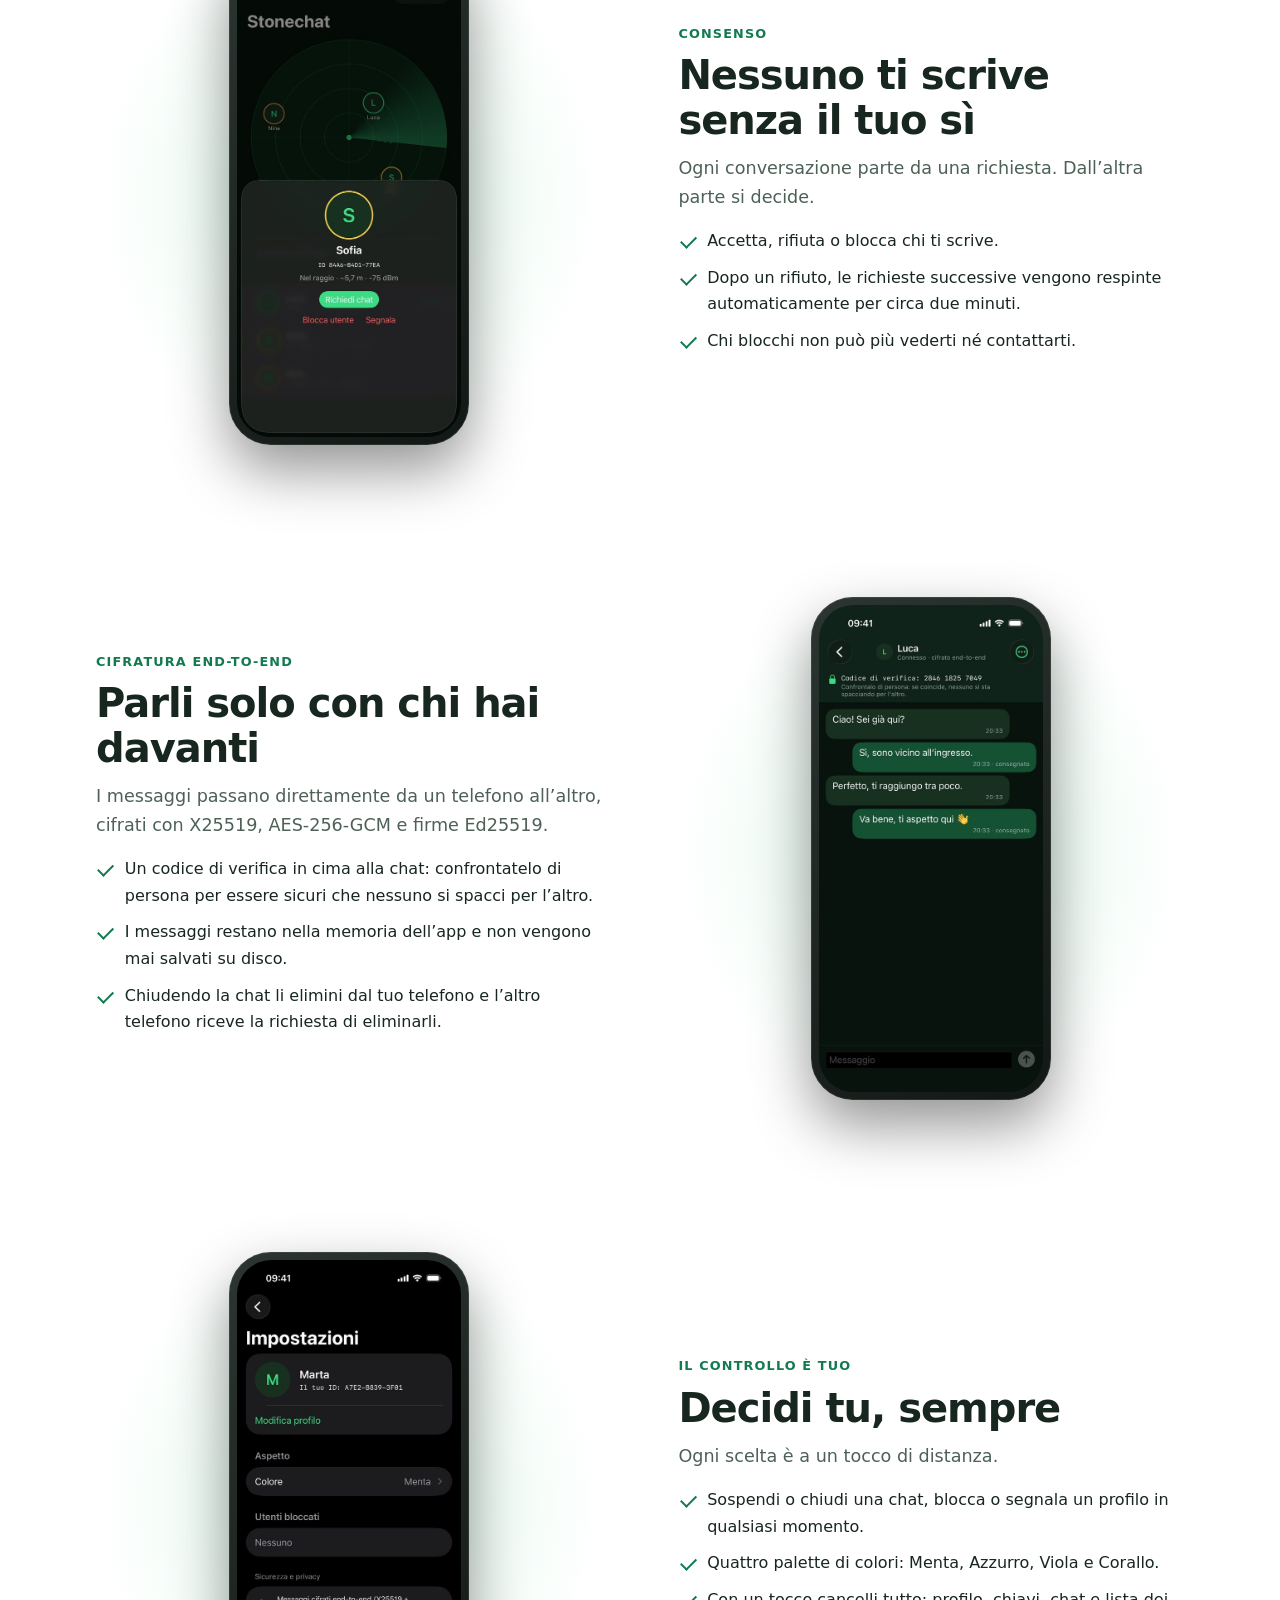
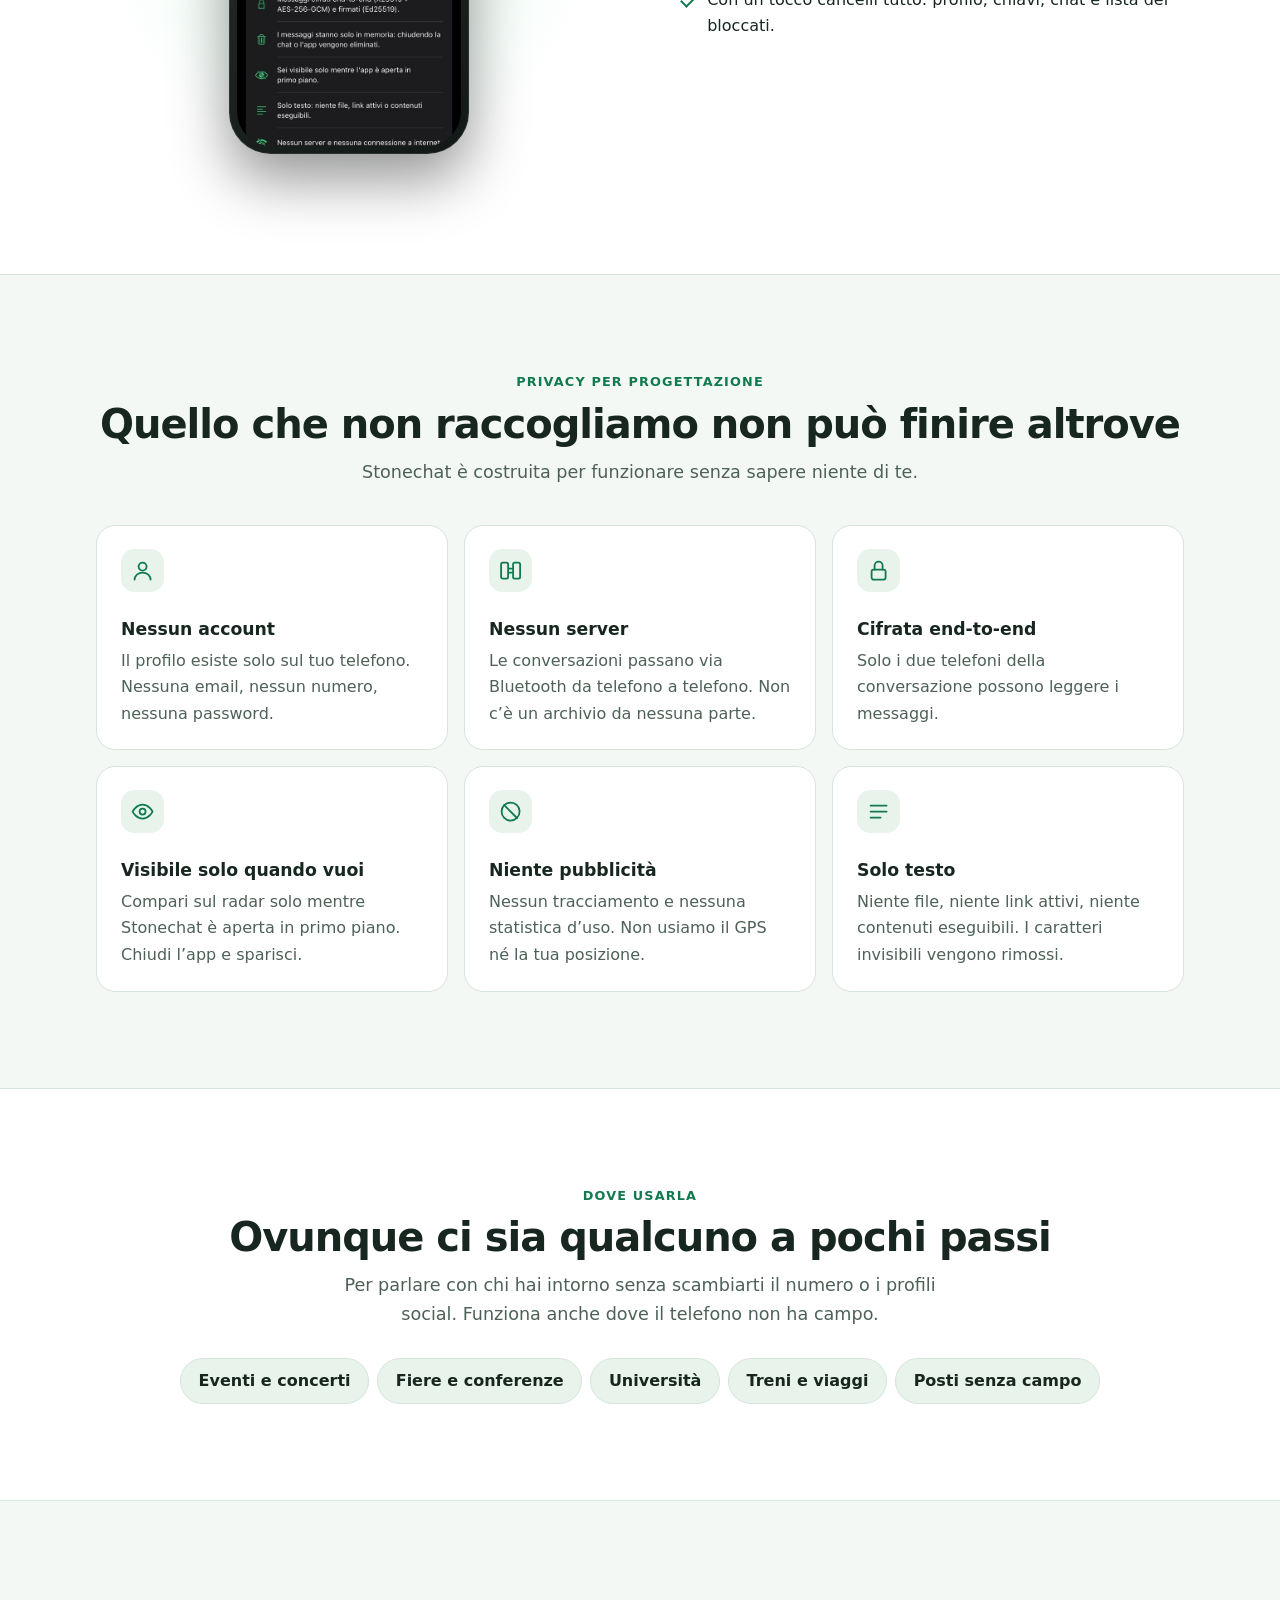
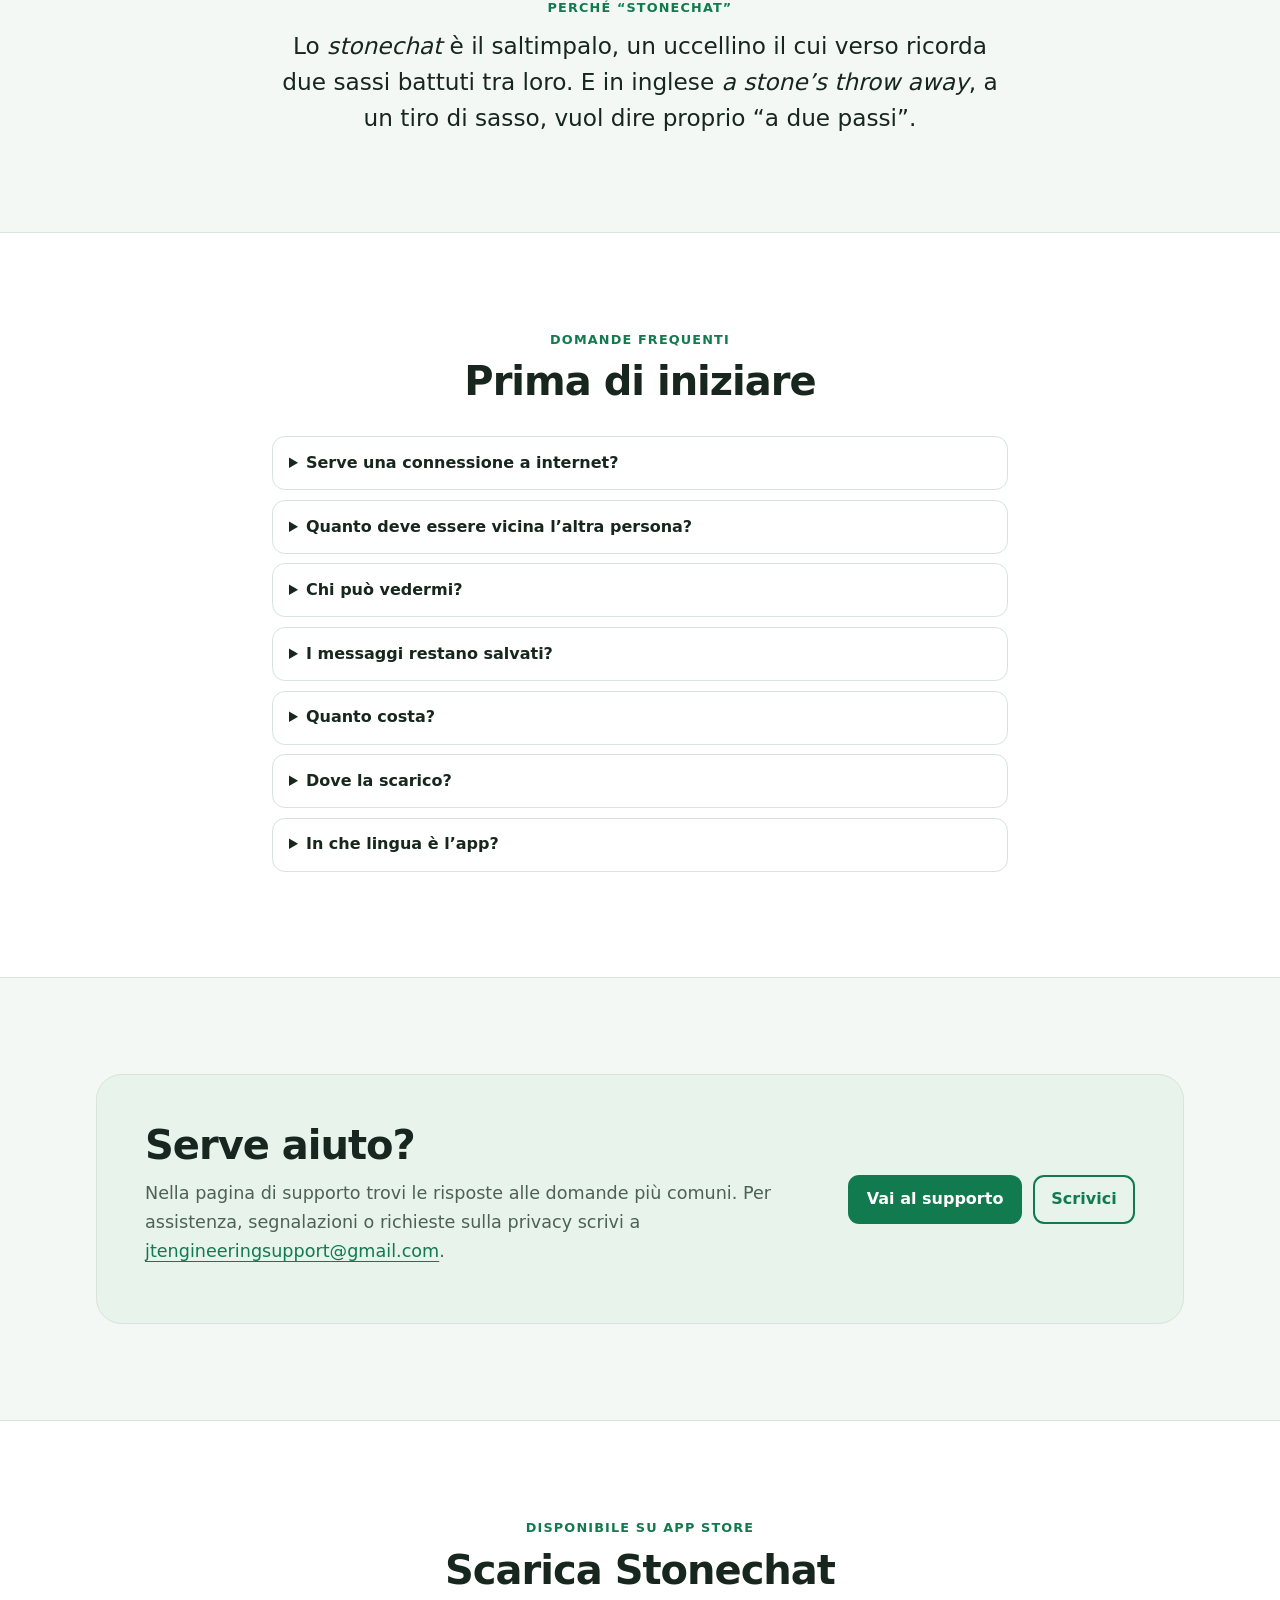
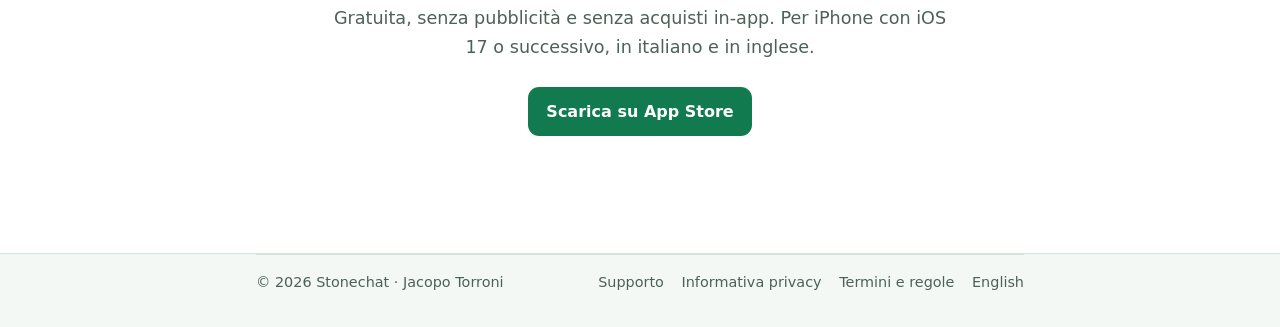
==== commit f9e290a6: "Add English pages and update Italian pages Publish the en/ site (home, privacy, support, terms) link" ====
--- a/index.html
+++ b/index.html
@@ -7,22 +7,22 @@
   <meta name="description" content="Stonechat ti mostra chi è nelle vicinanze e ti permette di chattare direttamente via Bluetooth: senza internet, senza server, senza account e con cifratura end-to-end.">
   <meta name="theme-color" content="#07110c">
   <link rel="canonical" href="https://dm1l1t0.github.io/stonechat_support/">
+  <link rel="alternate" hreflang="it" href="https://dm1l1t0.github.io/stonechat_support/">
+  <link rel="alternate" hreflang="en" href="https://dm1l1t0.github.io/stonechat_support/en/">
+  <link rel="alternate" hreflang="x-default" href="https://dm1l1t0.github.io/stonechat_support/en/">
   <meta property="og:type" content="website">
   <meta property="og:site_name" content="Stonechat">
   <meta property="og:locale" content="it_IT">
   <meta property="og:title" content="Stonechat · Chatta con chi è a due passi">
-  <meta property="og:description" content="La chat di prossimità via Bluetooth: senza internet, senza server, senza account. La chat inizia solo se l’altra persona accetta.">
+  <meta property="og:description" content="La chat di prossimità via Bluetooth, disponibile su App Store: senza internet, senza server, senza account. La chat inizia solo se l’altra persona accetta.">
   <meta property="og:url" content="https://dm1l1t0.github.io/stonechat_support/">
   <meta property="og:image" content="https://dm1l1t0.github.io/stonechat_support/condivisione.jpg">
   <meta property="og:image:width" content="1200">
   <meta property="og:image:height" content="630">
   <meta property="og:image:alt" content="Stonechat: chatta con chi è a due passi. Bluetooth, nessun account, cifrata end-to-end.">
   <meta name="twitter:card" content="summary_large_image">
-  <!-- DOPO L'APPROVAZIONE: togli i segni di commento dalla riga sotto e sostituisci NUMERO con l'Apple ID
-       dell'app (App Store Connect → Informazioni sull'app → Apple ID, solo cifre).
-       Safari su iPhone mostrerà in cima alla pagina il banner per scaricare l'app.
-  <meta name="apple-itunes-app" content="app-id=NUMERO">
-  -->
+  <!-- Banner "Apri/Scarica" di Safari su iPhone. IDAPP = Apple ID dell'app (vedi GUIDA-GITHUB-PAGES.md). -->
+  <meta name="apple-itunes-app" content="app-id=IDAPP">
   <link rel="icon" href="icona.png" type="image/png">
   <link rel="apple-touch-icon" href="icona.png">
   <link rel="stylesheet" href="stile.css">
@@ -36,7 +36,7 @@
       <a href="supporto.html">Supporto</a>
       <a href="privacy.html">Privacy</a>
       <a href="regole.html">Regole</a>
-      <a href="#english" lang="en">English</a>
+      <a href="en/" lang="en" hreflang="en">English</a>
     </nav>
   </div></header>
 
@@ -44,20 +44,18 @@
     <div class="hero">
       <div class="wide">
         <div>
-          <p class="eyebrow">Chat di prossimità via Bluetooth</p>
+          <p class="eyebrow">Disponibile su App Store · Chat di prossimità via Bluetooth</p>
           <h1>Chatta con chi è a due passi</h1>
           <p class="lead">Stonechat ti mostra chi è nelle vicinanze e ti fa chattare direttamente da telefono a telefono. Niente internet, niente server, niente account.</p>
           <p class="cta">
-            <!-- DOPO L'APPROVAZIONE: sostituisci la riga <span ...>Presto su App Store</span> con
-                 <a class="button" href="https://apps.apple.com/app/idNUMERO">Scarica su App Store</a>
-                 usando lo stesso Apple ID numerico del banner in cima alla pagina. -->
-            <span class="button soon">Presto su App Store</span>
+            <a class="button" href="https://apps.apple.com/app/stonechat/idIDAPP">Scarica su App Store</a>
             <a class="button secondary" href="#come-funziona">Come funziona</a>
           </p>
           <ul class="pills" aria-label="In breve">
+            <li>Su App Store</li>
             <li>Gratuita</li>
             <li>Senza pubblicità</li>
-            <li>Per iPhone</li>
+            <li>Italiano e inglese</li>
             <li>18+</li>
           </ul>
         </div>
@@ -223,8 +221,12 @@
             <div><p>Niente. Stonechat è gratuita, senza pubblicità e senza acquisti in-app.</p></div>
           </details>
           <details>
+            <summary>Dove la scarico?</summary>
+            <div><p>Stonechat è disponibile gratis su <a href="https://apps.apple.com/app/stonechat/idIDAPP">App Store</a> per iPhone con iOS 17 o successivo.</p></div>
+          </details>
+          <details>
             <summary>In che lingua è l’app?</summary>
-            <div><p>Per ora l’interfaccia è in italiano.</p></div>
+            <div><p>In italiano e in inglese. Stonechat usa automaticamente la lingua del tuo iPhone; puoi cambiarla in <strong>Impostazioni di iOS → App → Stonechat → Lingua</strong> (su iOS 17: <strong>Impostazioni → Stonechat → Lingua</strong>).</p></div>
           </details>
         </div>
       </div>
@@ -242,25 +244,19 @@
       </div>
     </section>
 
-    <section id="english" class="alt" lang="en">
-      <div class="wide english">
-        <p class="eyebrow">English</p>
-        <h2>Chat with people a stone’s throw away</h2>
-        <p class="lead">Stonechat shows you who is nearby and lets you chat directly from phone to phone over Bluetooth. No internet, no servers, no accounts.</p>
-        <ul class="ticks">
-          <li><strong>Nearby radar:</strong> people around you who have the app open, with an approximate distance.</li>
-          <li><strong>Chat by consent:</strong> a chat starts only if the other person accepts your request.</li>
-          <li><strong>Private by design:</strong> end-to-end encryption, a verification code to compare in person, and messages kept in memory only.</li>
-          <li><strong>You stay in control:</strong> suspend, close, block or report in one tap. Text only, no files or active links.</li>
-        </ul>
-        <p>Free, no ads, for iPhone, for people aged 18 and over. The app is currently available in Italian. Need help? See our <a href="supporto.html#english">Support</a> page or email <a href="mailto:jtengineeringsupport@gmail.com?subject=Stonechat%20support">jtengineeringsupport@gmail.com</a>. Read our <a href="privacy.html#english">Privacy Policy</a> and <a href="regole.html#english">Terms of Use</a>.</p>
+    <section id="scarica" class="alt">
+      <div class="wide center">
+        <p class="eyebrow">Disponibile su App Store</p>
+        <h2>Scarica Stonechat</h2>
+        <p class="lead">Gratuita, senza pubblicità e senza acquisti in-app. Per iPhone con iOS 17 o successivo, in italiano e in inglese.</p>
+        <p class="cta"><a class="button" href="https://apps.apple.com/app/stonechat/idIDAPP">Scarica su App Store</a></p>
       </div>
     </section>
   </main>
 
   <footer><div class="shell">
     <span>© 2026 Stonechat · Jacopo Torroni</span>
-    <nav aria-label="Link utili"><a href="supporto.html">Supporto</a><a href="privacy.html">Informativa privacy</a><a href="regole.html">Termini e regole</a></nav>
+    <nav aria-label="Link utili"><a href="supporto.html">Supporto</a><a href="privacy.html">Informativa privacy</a><a href="regole.html">Termini e regole</a><a href="en/" lang="en" hreflang="en">English</a></nav>
   </div></footer>
 </body>
 </html>
--- a/stile.css
+++ b/stile.css
@@ -107,6 +107,7 @@
 @media (min-width: 54rem) { .hero .wide { grid-template-columns: 1.1fr .9fr; } }
 .cta { display: flex; flex-wrap: wrap; gap: .7rem; margin: 1.6rem 0 1.3rem; }
 .cta .button { margin: 0; }
+.center .cta { justify-content: center; }
 .button.secondary { background: transparent; color: var(--accent); box-shadow: inset 0 0 0 2px var(--accent); }
 .button.soon { cursor: default; }
 .button.soon:hover { filter: none; }
